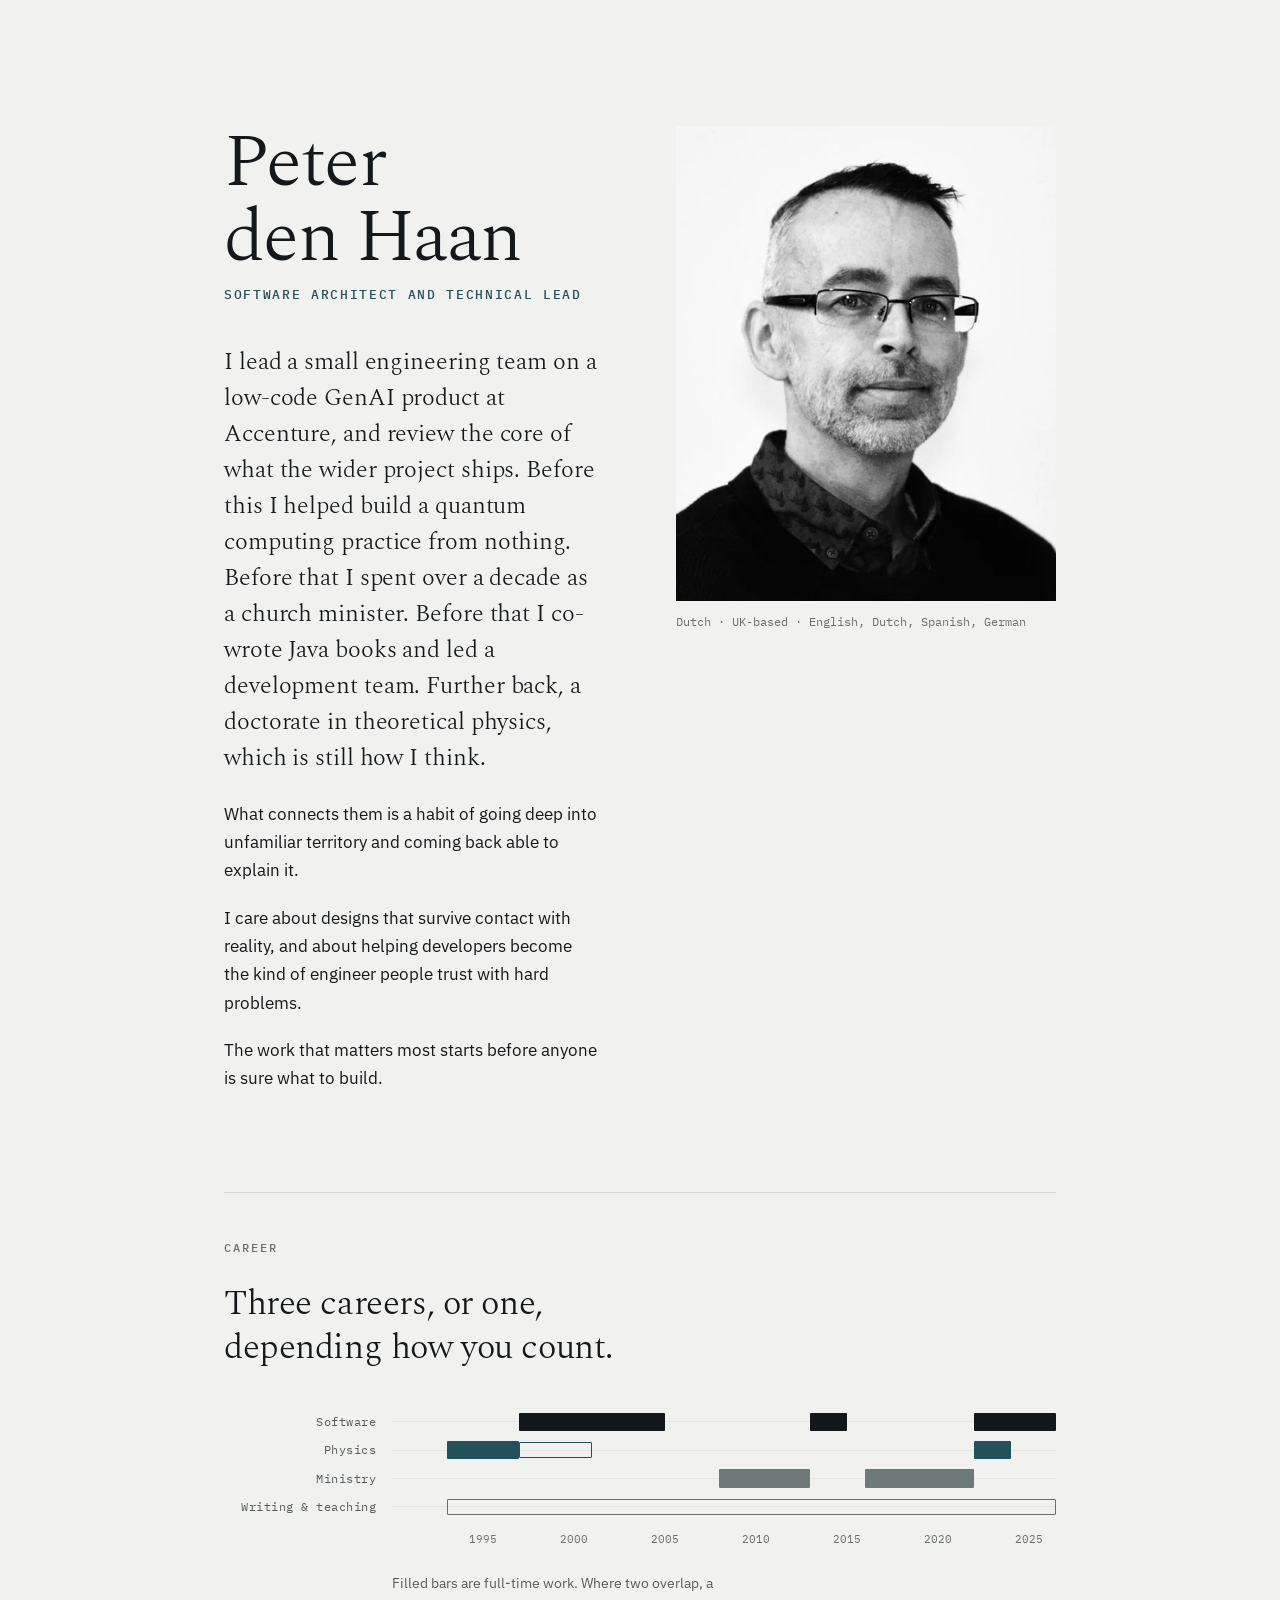
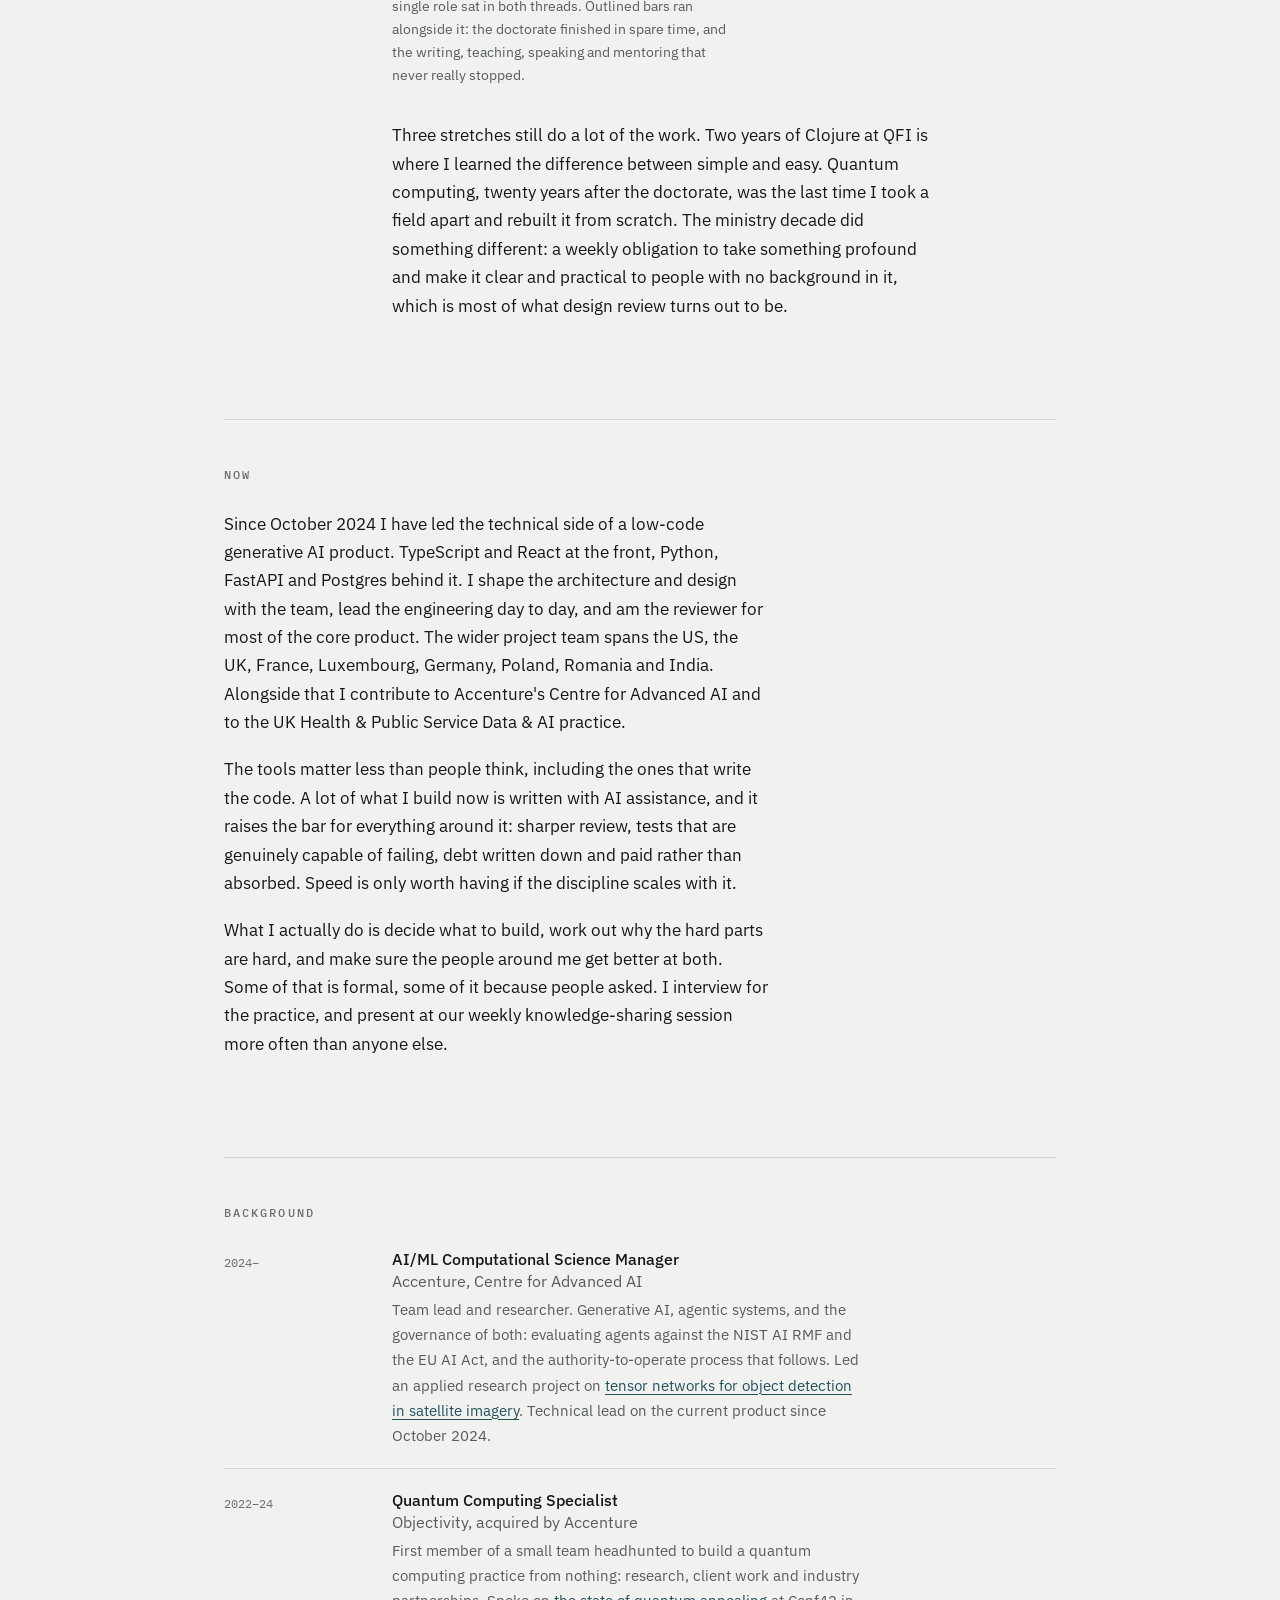
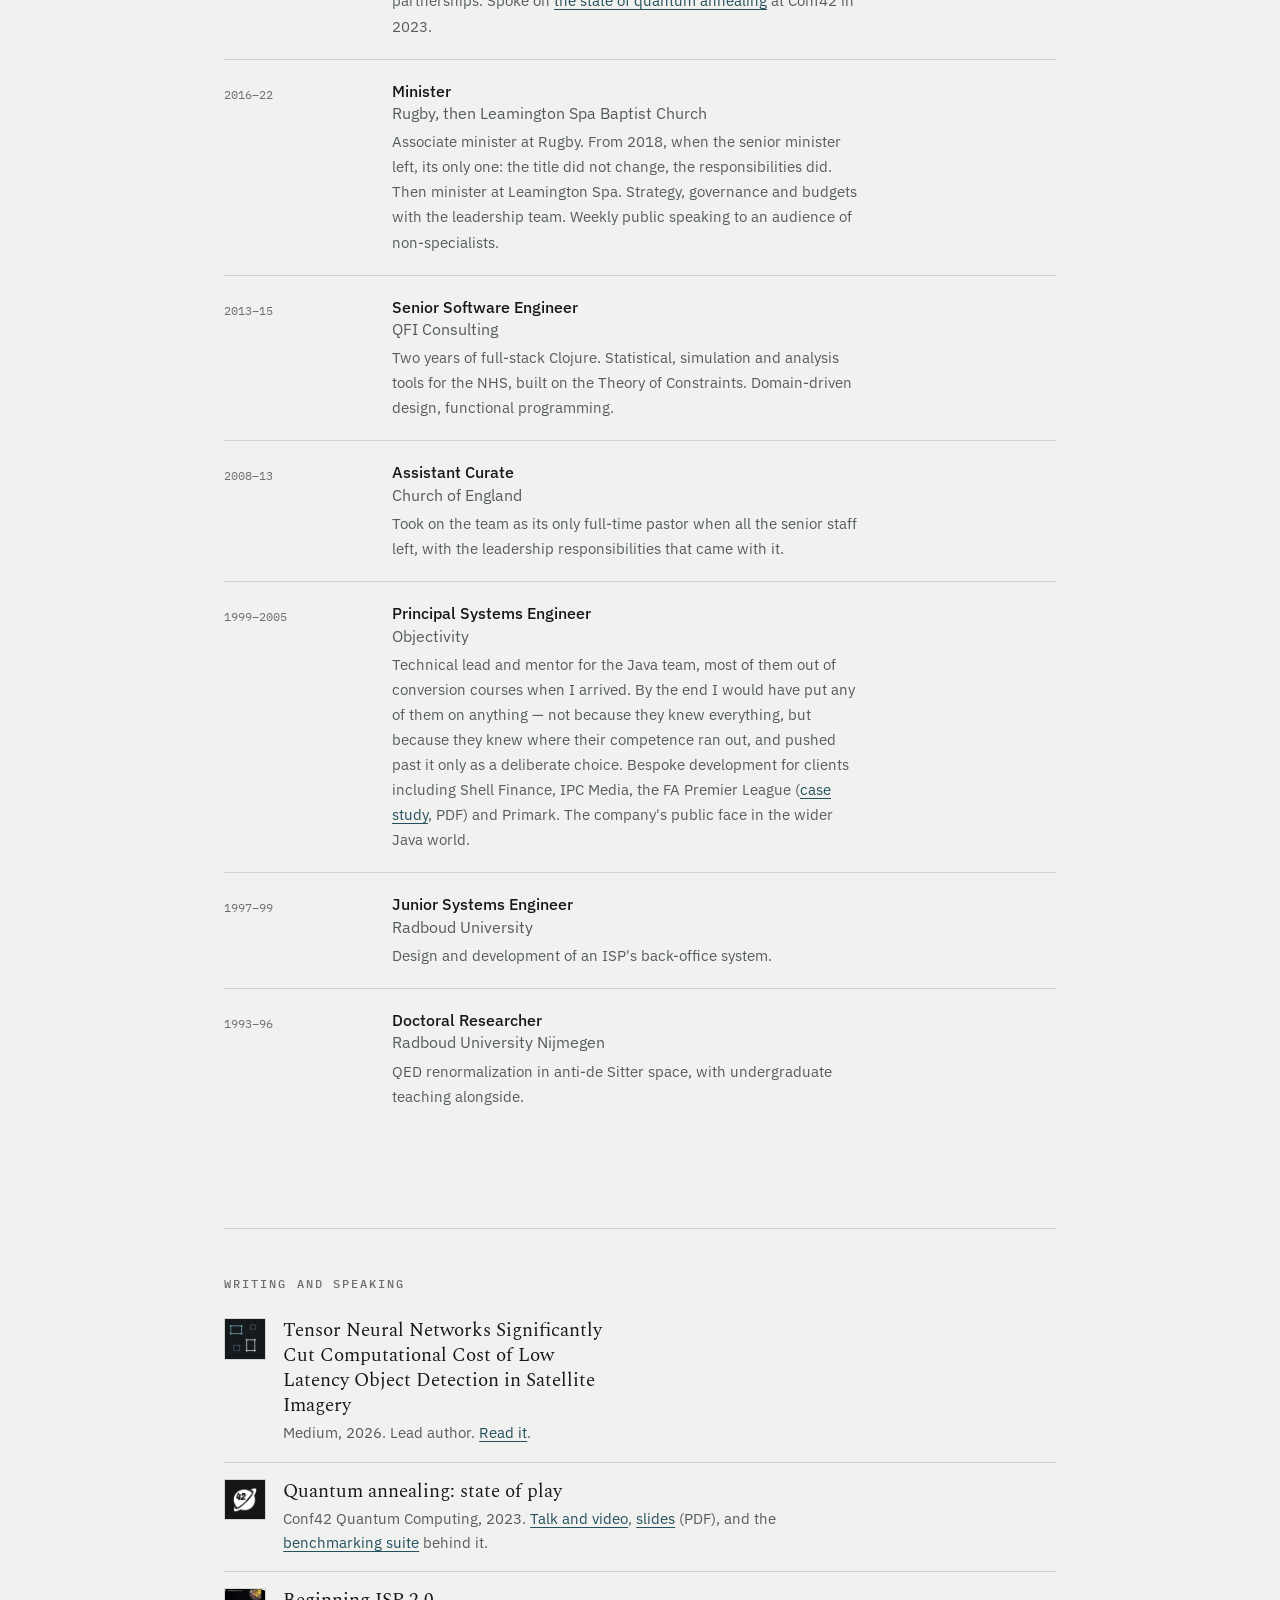
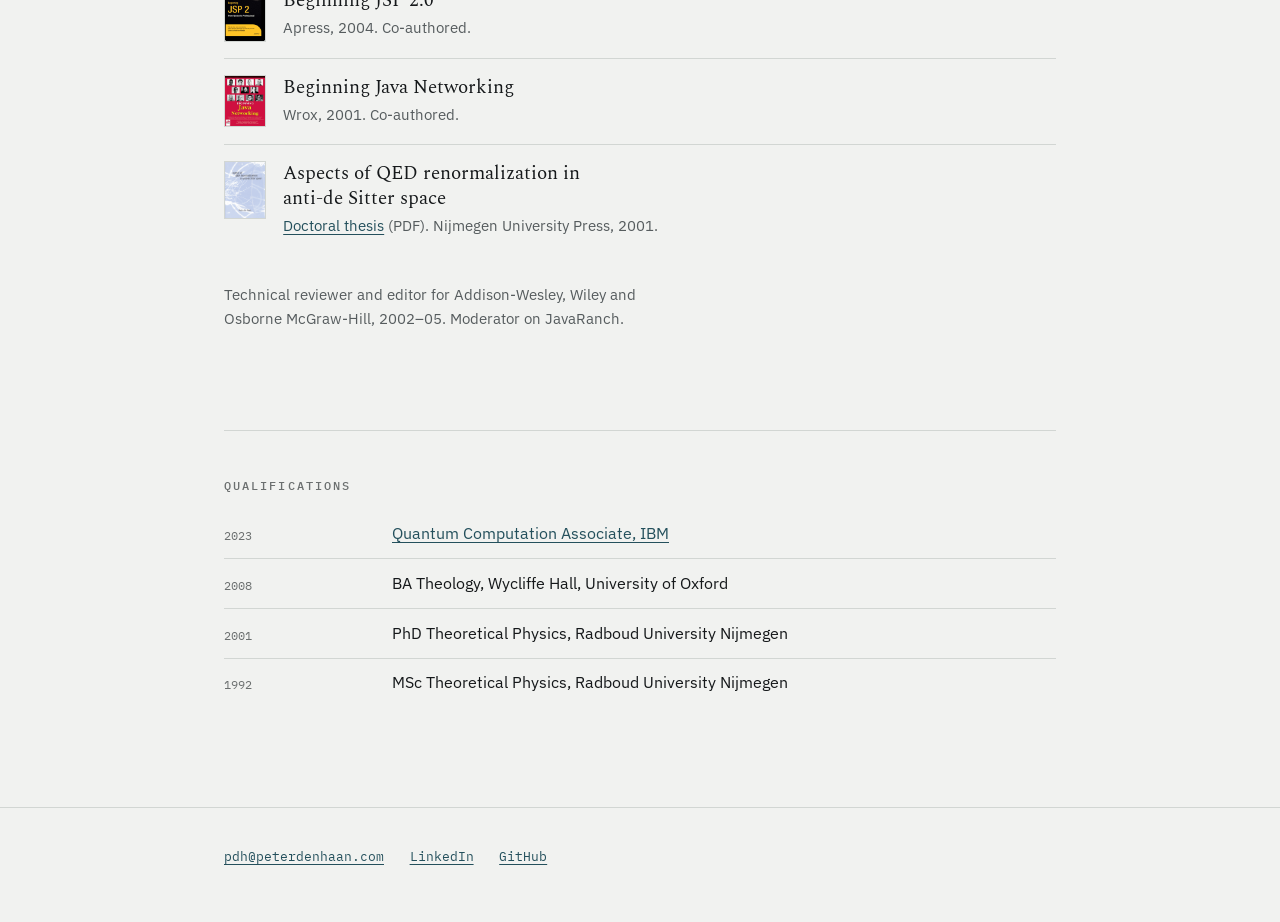
==== index.html @ 915e7c1b "Flag the format, not the weight, on the PDF links The three PDF links carried hardcoded sizes - 0.3," ====
<!DOCTYPE html>
<html lang="en">
<head>
<meta charset="utf-8">
<meta name="viewport" content="width=device-width, initial-scale=1">
<title>Peter den Haan — Software Architect and Technical Lead</title>
<meta name="description" content="Software architect and technical lead. Theoretical physicist. Peter den Haan leads an engineering team on a generative AI product at Accenture.">
<link rel="canonical" href="https://peterdenhaan.com/">
<meta property="og:type" content="profile">
<meta property="og:title" content="Peter den Haan — Software Architect and Technical Lead">
<meta property="og:description" content="Software architect and technical lead. Theoretical physicist.">
<meta property="og:url" content="https://peterdenhaan.com/">
<meta property="og:image" content="https://peterdenhaan.com/social-card.png">
<meta property="og:image:width" content="1200">
<meta property="og:image:height" content="630">
<meta property="og:image:alt" content="Peter den Haan — software architect and technical lead">
<meta property="profile:first_name" content="Peter">
<meta property="profile:last_name" content="den Haan">
<meta name="twitter:card" content="summary">
<meta name="twitter:image" content="https://peterdenhaan.com/peter-880.jpg">
<link rel="icon" href="favicon.svg" type="image/svg+xml">
<link rel="preload" href="fonts/ibm-plex-sans-400-latin.woff2" as="font" type="font/woff2" crossorigin>
<link rel="preload" href="fonts/spectral-300-latin.woff2" as="font" type="font/woff2" crossorigin>
<link rel="stylesheet" href="styles.css">
<script>document.documentElement.className += ' js';</script>
<script type="application/ld+json">
{
  "@context": "https://schema.org",
  "@type": "Person",
  "name": "Peter den Haan",
  "givenName": "Peter",
  "familyName": "den Haan",
  "url": "https://peterdenhaan.com/",
  "image": "https://peterdenhaan.com/peter-880.jpg",
  "jobTitle": [
    "Software Architect and Technical Lead",
    "AI/ML Computational Science Manager"
  ],
  "description": "Software architect and technical lead. Theoretical physicist. Leads the technical side of a generative AI product at Accenture.",
  "worksFor": {
    "@type": "Organization",
    "name": "Accenture"
  },
  "alumniOf": [
    {
      "@type": "CollegeOrUniversity",
      "name": "Radboud University Nijmegen",
      "sameAs": "https://www.ru.nl/"
    },
    {
      "@type": "CollegeOrUniversity",
      "name": "University of Oxford",
      "sameAs": "https://www.ox.ac.uk/"
    }
  ],
  "nationality": { "@type": "Country", "name": "Netherlands" },
  "homeLocation": {
    "@type": "Place",
    "address": {
      "@type": "PostalAddress",
      "addressLocality": "Coventry",
      "addressCountry": "GB"
    }
  },
  "knowsLanguage": ["en", "nl", "es", "de"],
  "knowsAbout": [
    "Software architecture",
    "Technical leadership",
    "Generative AI",
    "Large language models",
    "Agentic systems",
    "AI governance",
    "AI risk management",
    "Agent evaluation",
    "LLM evaluation",
    "Quantum computing",
    "Theoretical physics",
    "Domain-driven design",
    "Functional programming"
  ],
  "hasCredential": {
    "@type": "EducationalOccupationalCredential",
    "name": "Quantum Computation Associate",
    "credentialCategory": "certification",
    "recognizedBy": { "@type": "Organization", "name": "IBM" },
    "url": "https://www.credly.com/badges/9d369834-0922-49ed-9ece-52403b4ef0f2/public_url"
  },
  "sameAs": [
    "https://www.linkedin.com/in/revpdh/",
    "https://medium.com/@drpdh",
    "https://github.com/drpdh",
    "https://github.com/peterdenhaan",
    "https://www.credly.com/badges/9d369834-0922-49ed-9ece-52403b4ef0f2/public_url"
  ]
}
</script>
</head>
<body>

<a class="skip" href="#main">Skip to content</a>

<main id="main">

  <!-- ================= Hero ================= -->
  <header class="hero">
    <div class="hero__text">
      <h1>Peter den&nbsp;Haan</h1>
      <p class="hero__role">Software architect and technical lead</p>

      <p class="lede">
        I lead a small engineering team on a low-code GenAI product at Accenture, and
        review the core of what the wider project ships. Before this I helped build a
        quantum computing practice from nothing. Before that I spent over a decade as a
        church minister. Before that I co-wrote Java books and led a development team.
        Further back, a doctorate in theoretical physics, which is still how I think.
      </p>

      <p>
        What connects them is a habit of going deep into unfamiliar territory and
        coming back able to explain it.
      </p>

      <p>
        I care about designs that survive contact with reality, and about helping
        developers become the kind of engineer people trust with hard problems.
      </p>

      <p>
        The work that matters most starts before anyone is sure what to build.
      </p>
    </div>

    <figure class="hero__portrait">
      <picture>
        <source
          type="image/webp"
          srcset="peter-440.webp 440w, peter-880.webp 880w"
          sizes="(max-width: 800px) 62vw, 380px">
        <img
          src="peter-440.jpg"
          srcset="peter-440.jpg 440w, peter-880.jpg 880w"
          sizes="(max-width: 800px) 62vw, 380px"
          width="440" height="550"
          fetchpriority="high"
          alt="Peter den Haan">
      </picture>
      <figcaption>Dutch &middot; UK-based &middot; English, Dutch, Spanish, German</figcaption>
    </figure>
  </header>

  <!-- ================= Threads ================= -->
  <section class="section">
    <h2 class="eyebrow">Career</h2>
    <p class="display">Three careers, or one, depending how you count.</p>

    <figure class="threads" aria-labelledby="threads-desc">
      <div class="chart">

        <div class="track" role="img" aria-label="Software: 1997 to 2005, 2013 to 2015, and 2022 to present">
          <span class="track__name">Software</span>
          <div class="track__lane">
            <span class="bar bar--software" style="--x:19.18%;--w:21.92%" data-i="0"></span>
            <span class="bar bar--software" style="--x:63.01%;--w:5.48%"  data-i="1"></span>
            <span class="bar bar--software" style="--x:87.67%;--w:12.33%" data-i="2"></span>
          </div>
        </div>

        <!-- Physics filled bar: 1993.0-1997.0 is the doctoral appointment, which ran
             1 Jan 1993 to 31 Dec 1996. The CV and the aria-label say "1993-96"
             (calendar years worked); the axis marks instants, and 31 Dec 1996 is
             1997.0. Both are correct. Do NOT "fix" the width to 8.22% to make the
             numbers match: that draws a three-year term ending in 1995 and invents
             a gap in which he was employed. Two reviews have proposed this. -->
        <div class="track" role="img" aria-label="Physics: 1993 to 1996 full-time, continuing alongside other work to 2001, and 2022 to 2024">
          <span class="track__name">Physics</span>
          <div class="track__lane">
            <span class="bar bar--physics" style="--x:8.22%;--w:10.96%"  data-i="1"></span>
            <span class="bar bar--physics bar--ghost" style="--x:19.18%;--w:10.96%" data-i="2"></span>
            <span class="bar bar--physics" style="--x:87.67%;--w:5.48%"  data-i="3"></span>
          </div>
        </div>

        <div class="track" role="img" aria-label="Ministry: 2008 to 2013, and 2016 to 2022">
          <span class="track__name">Ministry</span>
          <div class="track__lane">
            <span class="bar bar--ministry" style="--x:49.32%;--w:13.70%" data-i="2"></span>
            <span class="bar bar--ministry" style="--x:71.23%;--w:16.44%" data-i="3"></span>
          </div>
        </div>

        <div class="track" role="img" aria-label="Writing and teaching: 1993 to present">
          <span class="track__name">Writing &amp; teaching</span>
          <div class="track__lane">
            <span class="bar bar--teaching" style="--x:8.22%;--w:91.78%" data-i="4"></span>
          </div>
        </div>

        <div class="axis" aria-hidden="true">
          <span style="--x:13.70%">1995</span>
          <span style="--x:27.40%">2000</span>
          <span style="--x:41.10%">2005</span>
          <span style="--x:54.79%">2010</span>
          <span style="--x:68.49%">2015</span>
          <span style="--x:82.19%">2020</span>
          <span style="--x:95.89%">2025</span>
        </div>

      </div>

      <figcaption id="threads-desc">
        Filled bars are full-time work. Where two overlap, a single role sat in
        both threads. Outlined bars ran alongside it: the doctorate finished in
        spare time, and the writing, teaching, speaking and mentoring that never
        really stopped.
      </figcaption>
    </figure>

    <div class="prose prose--offset">
      <p>
        Three stretches still do a lot of the work. Two years of Clojure at QFI is
        where I learned the difference between simple and easy. Quantum computing,
        twenty years after the doctorate, was the last time I took a field apart
        and rebuilt it from scratch. The ministry decade did something different: a
        weekly obligation to take something profound and make it clear and
        practical to people with no background in it, which is most of what
        design review turns out to be.
      </p>
    </div>
  </section>

  <!-- ================= Now ================= -->
  <section class="section">
    <h2 class="eyebrow">Now</h2>

    <div class="prose">
      <p>
        Since October 2024 I have led the technical side of a low-code generative
        AI product. TypeScript and React at the front, Python, FastAPI and Postgres
        behind it. I shape the architecture and design with the team, lead the
        engineering day to day, and am the reviewer for most of the core product.
        The wider project team spans the US, the UK, France, Luxembourg, Germany,
        Poland, Romania and India. Alongside that I contribute to Accenture's
        Centre for Advanced AI and to the UK Health &amp; Public Service Data &amp; AI
        practice.
      </p>
      <p>
        The tools matter less than people think, including the ones that write
        the code. A lot of what I build now is written with AI assistance, and it
        raises the bar for everything around it: sharper review, tests that are
        genuinely capable of failing, debt written down and paid rather than
        absorbed. Speed is only worth having if the discipline scales with it.
      </p>
      <p>
        What I actually do is decide what to build, work out why the hard parts
        are hard, and make sure the people around me get better at both. Some of
        that is formal, some of it because people asked. I interview for the
        practice, and present at our weekly knowledge-sharing session more often
        than anyone else.
      </p>
    </div>
  </section>

  <!-- ================= Background ================= -->
  <section class="section">
    <h2 class="eyebrow">Background</h2>

    <ol class="cv">
      <li>
        <span class="cv__when">2024–<span class="vh">present</span></span>
        <div class="cv__what">
          <h3>AI/ML Computational Science Manager <span>Accenture, Centre for Advanced AI</span></h3>
          <p>Team lead and researcher. Generative AI, agentic systems, and the
             governance of both: evaluating agents against the NIST AI RMF and the
             EU AI Act, and the authority-to-operate process that follows. Led an
             applied research project on <a href="https://medium.com/@drpdh/tensor-neural-networks-significantly-cut-computational-cost-of-low-latency-object-detection-in-16012056ef17?sk=f9bc25b9e7c740aaa3254e25a25f2314">tensor networks for object
             detection in satellite imagery</a>. Technical lead on the current product
             since October 2024.</p>
        </div>
      </li>
      <li>
        <span class="cv__when">2022–24</span>
        <div class="cv__what">
          <h3>Quantum Computing Specialist <span>Objectivity, acquired by Accenture</span></h3>
          <p>First member of a small team headhunted to build a quantum computing
             practice from nothing: research, client work and industry partnerships.
             Spoke on
             <a href="https://www.conf42.com/Quantum_Computing_2023_Peter_den_Haan_annealing_state_of_play">the state of quantum annealing</a>
             at Conf42 in 2023.</p>
        </div>
      </li>
      <li>
        <span class="cv__when">2016–22</span>
        <div class="cv__what">
          <h3>Minister <span>Rugby, then Leamington Spa Baptist Church</span></h3>
          <p>Associate minister at Rugby. From 2018, when the senior minister left,
             its only one: the title did not change, the responsibilities did.
             Then minister at Leamington Spa. Strategy, governance and budgets with
             the leadership team. Weekly public speaking to an audience of
             non-specialists.</p>
        </div>
      </li>
      <li>
        <span class="cv__when">2013–15</span>
        <div class="cv__what">
          <h3>Senior Software Engineer <span>QFI Consulting</span></h3>
          <p>Two years of full-stack Clojure. Statistical, simulation and analysis
             tools for the NHS, built on the Theory of Constraints. Domain-driven
             design, functional programming.</p>
        </div>
      </li>
      <li>
        <span class="cv__when">2008–13</span>
        <div class="cv__what">
          <h3>Assistant Curate <span>Church of England</span></h3>
          <p>Took on the team as its only full-time pastor when all the senior
             staff left, with the leadership responsibilities that came with it.</p>
        </div>
      </li>
      <li>
        <span class="cv__when">1999–2005</span>
        <div class="cv__what">
          <h3>Principal Systems Engineer <span>Objectivity</span></h3>
          <p>Technical lead and mentor for the Java team, most of them out of
             conversion courses when I arrived. By the end I would have put any of
             them on anything — not because they knew everything, but because they
             knew where their competence ran out, and pushed past it only as a
             deliberate choice. Bespoke development for clients including Shell
             Finance, IPC Media, the FA Premier League
             (<a href="transforming-applications.pdf" type="application/pdf">case study</a>, PDF)
             and Primark. The company's public face in the wider Java world.</p>
        </div>
      </li>
      <li>
        <span class="cv__when">1997–99</span>
        <div class="cv__what">
          <h3>Junior Systems Engineer <span>Radboud University</span></h3>
          <p>Design and development of an ISP's back-office system.</p>
        </div>
      </li>
      <li>
        <span class="cv__when">1993–96</span>
        <div class="cv__what">
          <h3>Doctoral Researcher <span>Radboud University Nijmegen</span></h3>
          <p>QED renormalization in anti-de Sitter space, with undergraduate
             teaching alongside.</p>
        </div>
      </li>
    </ol>
  </section>

  <!-- ============ Writing and speaking ============ -->
  <section class="section">
    <h2 class="eyebrow">Writing and speaking</h2>

    <ul class="works">
      <li>
        <img class="works__cover" src="cover-tensor.png" alt="" width="180" height="180" loading="lazy">
        <div>
          <h3>Tensor Neural Networks Significantly Cut Computational Cost of Low
              Latency Object Detection in Satellite Imagery</h3>
          <p>Medium, 2026. Lead author.
            <a href="https://medium.com/@drpdh/tensor-neural-networks-significantly-cut-computational-cost-of-low-latency-object-detection-in-16012056ef17?sk=f9bc25b9e7c740aaa3254e25a25f2314">Read it</a>.</p>
        </div>
      </li>
      <li>
        <img class="works__cover" src="cover-conf42.png" alt="" width="180" height="180" loading="lazy">
        <div>
          <h3>Quantum annealing: state of play</h3>
          <p>Conf42 Quantum Computing, 2023.
            <a href="https://www.conf42.com/Quantum_Computing_2023_Peter_den_Haan_annealing_state_of_play">Talk and video</a>,
            <a href="conf42-annealing-slides.pdf" type="application/pdf">slides</a> (PDF),
            and the <a href="https://github.com/Accenture/Q-Opt-suite">benchmarking suite</a> behind it.</p>
        </div>
      </li>
      <li>
        <img class="works__cover" src="cover-jsp2.png" alt="" width="132" height="174" loading="lazy">
        <div>
          <h3>Beginning JSP 2.0</h3>
          <p>Apress, 2004. Co-authored.</p>
        </div>
      </li>
      <li>
        <img class="works__cover" src="cover-java-networking.png" alt="" width="119" height="150" loading="lazy">
        <div>
          <h3>Beginning Java Networking</h3>
          <p>Wrox, 2001. Co-authored.</p>
        </div>
      </li>
      <li>
        <img class="works__cover" src="cover-thesis.png" alt="" width="106" height="151" loading="lazy">
        <div>
          <h3>Aspects of QED renormalization in anti-de Sitter space</h3>
          <p><a href="thesis.pdf" type="application/pdf">Doctoral thesis</a> (PDF). Nijmegen University Press, 2001.</p>
        </div>
      </li>
    </ul>

    <p class="aside">
      Technical reviewer and editor for Addison-Wesley, Wiley and Osborne
      McGraw-Hill, 2002–05. Moderator on JavaRanch.
    </p>
  </section>

  <!-- ================= Qualifications ================= -->
  <section class="section">
    <h2 class="eyebrow">Qualifications</h2>

    <ul class="quals">
      <li><span class="cv__when">2023</span> <a href="https://www.credly.com/badges/9d369834-0922-49ed-9ece-52403b4ef0f2/public_url">Quantum Computation Associate, IBM</a></li>
      <li><span class="cv__when">2008</span> BA Theology, Wycliffe Hall, University of Oxford</li>
      <li><span class="cv__when">2001</span> PhD Theoretical Physics, Radboud University Nijmegen</li>
      <li><span class="cv__when">1992</span> MSc Theoretical Physics, Radboud University Nijmegen</li>
    </ul>
  </section>

</main>

<footer class="footer">
  <div class="footer__inner">
    <p class="footer__where">Dutch, based in Coventry, United Kingdom<br>
      <span>English, Dutch, Spanish, German</span></p>
    <p class="footer__links">
      <a id="mail" href="#">Email</a><noscript>pdh at peterdenhaan dot com</noscript>
      <a href="https://www.linkedin.com/in/revpdh/" rel="me">LinkedIn</a>
      <a href="https://github.com/drpdh" rel="me">GitHub</a>
    </p>
  </div>
</footer>

<script>
(function () {
  // Assembled at runtime; keeps the address out of the served HTML.
  var u = 'pdh', d = ['peterdenhaan', 'com'].join('.');
  var a = document.getElementById('mail');
  if (a) { a.href = 'mailto:' + u + '@' + d; a.textContent = u + '@' + d; }

  // The one piece of motion on the page: threads draw in as they come into view.
  var bars = [].slice.call(document.querySelectorAll('.bar'));
  var show = function (b) { b.className += ' is-in'; };
  var reduce = window.matchMedia &&
               window.matchMedia('(prefers-reduced-motion: reduce)').matches;

  if (reduce || !('IntersectionObserver' in window)) {
    bars.forEach(show);
    return;
  }
  var io = new IntersectionObserver(function (entries) {
    entries.forEach(function (e) {
      if (!e.isIntersecting) return;
      show(e.target);
      io.unobserve(e.target);
    });
  }, { threshold: 0.4 });
  bars.forEach(function (b) { io.observe(b); });
})();
</script>

</body>
</html>
---- styles.css ----
/* ============================================================
   Peter den Haan — peterdenhaan.com
   Palette is cool paper and ink; the accent is petrol, chosen
   to sit alongside a monochrome portrait rather than fight it.
   ============================================================ */

/* Self-hosted subset of IBM Plex Mono/Sans and Spectral (latin, latin-ext).
   Replaces a third-party request to fonts.googleapis.com. */
@font-face{
  font-family:'IBM Plex Mono';
  font-style:normal;
  font-weight:400;
  font-display:swap;
  src:url('fonts/ibm-plex-mono-400-latin-ext.woff2') format('woff2');
  unicode-range:U+0100-02BA, U+02BD-02C5, U+02C7-02CC, U+02CE-02D7, U+02DD-02FF, U+0304, U+0308, U+0329, U+1D00-1DBF, U+1E00-1E9F, U+1EF2-1EFF, U+2020, U+20A0-20AB, U+20AD-20C0, U+2113, U+2C60-2C7F, U+A720-A7FF;
}
@font-face{
  font-family:'IBM Plex Mono';
  font-style:normal;
  font-weight:400;
  font-display:swap;
  src:url('fonts/ibm-plex-mono-400-latin.woff2') format('woff2');
  unicode-range:U+0000-00FF, U+0131, U+0152-0153, U+02BB-02BC, U+02C6, U+02DA, U+02DC, U+0304, U+0308, U+0329, U+2000-206F, U+20AC, U+2122, U+2191, U+2193, U+2212, U+2215, U+FEFF, U+FFFD;
}
@font-face{
  font-family:'IBM Plex Mono';
  font-style:normal;
  font-weight:500;
  font-display:swap;
  src:url('fonts/ibm-plex-mono-500-latin-ext.woff2') format('woff2');
  unicode-range:U+0100-02BA, U+02BD-02C5, U+02C7-02CC, U+02CE-02D7, U+02DD-02FF, U+0304, U+0308, U+0329, U+1D00-1DBF, U+1E00-1E9F, U+1EF2-1EFF, U+2020, U+20A0-20AB, U+20AD-20C0, U+2113, U+2C60-2C7F, U+A720-A7FF;
}
@font-face{
  font-family:'IBM Plex Mono';
  font-style:normal;
  font-weight:500;
  font-display:swap;
  src:url('fonts/ibm-plex-mono-500-latin.woff2') format('woff2');
  unicode-range:U+0000-00FF, U+0131, U+0152-0153, U+02BB-02BC, U+02C6, U+02DA, U+02DC, U+0304, U+0308, U+0329, U+2000-206F, U+20AC, U+2122, U+2191, U+2193, U+2212, U+2215, U+FEFF, U+FFFD;
}
@font-face{
  font-family:'IBM Plex Sans';
  font-style:normal;
  font-weight:400;
  font-display:swap;
  src:url('fonts/ibm-plex-sans-400-latin-ext.woff2') format('woff2');
  unicode-range:U+0100-02BA, U+02BD-02C5, U+02C7-02CC, U+02CE-02D7, U+02DD-02FF, U+0304, U+0308, U+0329, U+1D00-1DBF, U+1E00-1E9F, U+1EF2-1EFF, U+2020, U+20A0-20AB, U+20AD-20C0, U+2113, U+2C60-2C7F, U+A720-A7FF;
}
@font-face{
  font-family:'IBM Plex Sans';
  font-style:normal;
  font-weight:400;
  font-display:swap;
  src:url('fonts/ibm-plex-sans-400-latin.woff2') format('woff2');
  unicode-range:U+0000-00FF, U+0131, U+0152-0153, U+02BB-02BC, U+02C6, U+02DA, U+02DC, U+0304, U+0308, U+0329, U+2000-206F, U+20AC, U+2122, U+2191, U+2193, U+2212, U+2215, U+FEFF, U+FFFD;
}
@font-face{
  font-family:'IBM Plex Sans';
  font-style:normal;
  font-weight:500;
  font-display:swap;
  src:url('fonts/ibm-plex-sans-500-latin-ext.woff2') format('woff2');
  unicode-range:U+0100-02BA, U+02BD-02C5, U+02C7-02CC, U+02CE-02D7, U+02DD-02FF, U+0304, U+0308, U+0329, U+1D00-1DBF, U+1E00-1E9F, U+1EF2-1EFF, U+2020, U+20A0-20AB, U+20AD-20C0, U+2113, U+2C60-2C7F, U+A720-A7FF;
}
@font-face{
  font-family:'IBM Plex Sans';
  font-style:normal;
  font-weight:500;
  font-display:swap;
  src:url('fonts/ibm-plex-sans-500-latin.woff2') format('woff2');
  unicode-range:U+0000-00FF, U+0131, U+0152-0153, U+02BB-02BC, U+02C6, U+02DA, U+02DC, U+0304, U+0308, U+0329, U+2000-206F, U+20AC, U+2122, U+2191, U+2193, U+2212, U+2215, U+FEFF, U+FFFD;
}
@font-face{
  font-family:'Spectral';
  font-style:italic;
  font-weight:300;
  font-display:swap;
  src:url('fonts/spectral-300italic-latin-ext.woff2') format('woff2');
  unicode-range:U+0100-02BA, U+02BD-02C5, U+02C7-02CC, U+02CE-02D7, U+02DD-02FF, U+0304, U+0308, U+0329, U+1D00-1DBF, U+1E00-1E9F, U+1EF2-1EFF, U+2020, U+20A0-20AB, U+20AD-20C0, U+2113, U+2C60-2C7F, U+A720-A7FF;
}
@font-face{
  font-family:'Spectral';
  font-style:italic;
  font-weight:300;
  font-display:swap;
  src:url('fonts/spectral-300italic-latin.woff2') format('woff2');
  unicode-range:U+0000-00FF, U+0131, U+0152-0153, U+02BB-02BC, U+02C6, U+02DA, U+02DC, U+0304, U+0308, U+0329, U+2000-206F, U+20AC, U+2122, U+2191, U+2193, U+2212, U+2215, U+FEFF, U+FFFD;
}
@font-face{
  font-family:'Spectral';
  font-style:normal;
  font-weight:300;
  font-display:swap;
  src:url('fonts/spectral-300-latin-ext.woff2') format('woff2');
  unicode-range:U+0100-02BA, U+02BD-02C5, U+02C7-02CC, U+02CE-02D7, U+02DD-02FF, U+0304, U+0308, U+0329, U+1D00-1DBF, U+1E00-1E9F, U+1EF2-1EFF, U+2020, U+20A0-20AB, U+20AD-20C0, U+2113, U+2C60-2C7F, U+A720-A7FF;
}
@font-face{
  font-family:'Spectral';
  font-style:normal;
  font-weight:300;
  font-display:swap;
  src:url('fonts/spectral-300-latin.woff2') format('woff2');
  unicode-range:U+0000-00FF, U+0131, U+0152-0153, U+02BB-02BC, U+02C6, U+02DA, U+02DC, U+0304, U+0308, U+0329, U+2000-206F, U+20AC, U+2122, U+2191, U+2193, U+2212, U+2215, U+FEFF, U+FFFD;
}
@font-face{
  font-family:'Spectral';
  font-style:normal;
  font-weight:400;
  font-display:swap;
  src:url('fonts/spectral-400-latin-ext.woff2') format('woff2');
  unicode-range:U+0100-02BA, U+02BD-02C5, U+02C7-02CC, U+02CE-02D7, U+02DD-02FF, U+0304, U+0308, U+0329, U+1D00-1DBF, U+1E00-1E9F, U+1EF2-1EFF, U+2020, U+20A0-20AB, U+20AD-20C0, U+2113, U+2C60-2C7F, U+A720-A7FF;
}
@font-face{
  font-family:'Spectral';
  font-style:normal;
  font-weight:400;
  font-display:swap;
  src:url('fonts/spectral-400-latin.woff2') format('woff2');
  unicode-range:U+0000-00FF, U+0131, U+0152-0153, U+02BB-02BC, U+02C6, U+02DA, U+02DC, U+0304, U+0308, U+0329, U+2000-206F, U+20AC, U+2122, U+2191, U+2193, U+2212, U+2215, U+FEFF, U+FFFD;
}

:root{
  --paper:    #F1F2F0;
  --paper-2:  #E5E7E4;
  --ink:      #15181A;
  --ink-2:    #565C5E;
  --ink-3:    #6B6F6F;   /* 4.53:1 on --paper; #878D8C was 3.01 and failed AA */
  --rule:     #D2D6D3;
  --petrol:   #24505C;
  --slate:    #6E7A78;

  --measure: 34rem;
  --gutter: clamp(1.5rem, 5vw, 4rem);
  --stack:  clamp(4rem, 11vh, 7rem);

  --serif: "Spectral", Georgia, serif;
  --sans:  "IBM Plex Sans", ui-sans-serif, system-ui, sans-serif;
  --mono:  "IBM Plex Mono", ui-monospace, monospace;
}

*,*::before,*::after{ box-sizing:border-box; }

html{ -webkit-text-size-adjust:100%; }

body{
  margin:0;
  background:var(--paper);
  color:var(--ink);
  font-family:var(--sans);
  font-size:clamp(1rem, 0.96rem + 0.2vw, 1.075rem);
  line-height:1.65;
  -webkit-font-smoothing:antialiased;
}

p{ margin:0 0 1.1em; max-width:var(--measure); }
p:last-child{ margin-bottom:0; }

a{
  color:var(--petrol);
  text-decoration-thickness:1px;
  text-underline-offset:.22em;
}
a:hover{ color:var(--ink); }
a:focus-visible{
  outline:2px solid var(--petrol);
  outline-offset:3px;
  border-radius:2px;
}

.skip{
  position:absolute; left:-9999px;
  background:var(--ink); color:var(--paper);
  padding:.6rem 1rem; z-index:10;
}
.skip:focus{ left:var(--gutter); top:1rem; }

main{
  max-width:60rem;
  margin:0 auto;
  padding:0 var(--gutter);
}

/* ---------------- Hero ---------------- */

.hero{
  display:grid;
  grid-template-columns:minmax(0,1fr) 380px;
  gap:clamp(2rem, 6vw, 5rem);
  align-items:start;
  padding:clamp(4.5rem, 14vh, 9rem) 0 var(--stack);
}

.hero__text h1{
  font-family:var(--serif);
  font-weight:300;
  font-size:clamp(2.9rem, 7.5vw, 4.6rem);
  line-height:1.02;
  letter-spacing:-.021em;
  margin:0 0 .5rem;
}

.hero__role{
  font-family:var(--mono);
  font-size:.8rem;
  font-weight:500;
  letter-spacing:.13em;
  text-transform:uppercase;
  color:var(--petrol);
  margin:0 0 2.4rem;
}

.lede{
  font-family:var(--serif);
  font-weight:300;
  font-size:clamp(1.2rem, 1.06rem + 0.62vw, 1.5rem);
  line-height:1.5;
  letter-spacing:-.004em;
  margin-bottom:1.5rem;
}

.hero__portrait{ margin:0; }
/* Where he is and what he speaks, in the first screen. Set as metadata rather
   than as prose, so it is quiet by typography instead of by burial. Below 800px
   the portrait moves above the name, where a caption would answer a question the
   reader has not asked yet - so the footer carries the same line there instead. */
.hero__portrait figcaption{
  margin-top:.75rem;
  font-family:var(--mono);
  font-size:.72rem;
  line-height:1.55;
  color:var(--ink-3);
}
.footer__where{ display:none; }
.hero__portrait img{
  display:block;
  width:100%;
  height:auto;
  background:var(--paper-2);
}

/* ---------------- Sections ---------------- */

.section{
  border-top:1px solid var(--rule);
  padding-top:clamp(2rem, 5vh, 3rem);
  padding-bottom:var(--stack);
}

.eyebrow{
  font-family:var(--mono);
  font-size:.72rem;
  font-weight:500;
  letter-spacing:.18em;
  text-transform:uppercase;
  color:var(--ink-3);
  margin:0 0 1.6rem;
}

.display{
  font-family:var(--serif);
  font-weight:300;
  font-size:clamp(1.5rem, 1.2rem + 1.35vw, 2.2rem);
  line-height:1.25;
  letter-spacing:-.012em;
  margin:0 0 2.6rem;
  max-width:22ch;
}

.prose{ max-width:var(--measure); }
.prose--offset{ margin-left:10.5rem; margin-top:2.2rem; }

/* ---------------- Threads chart ---------------- */

.threads{ margin:0; }

.chart{
  display:grid;
  gap:.55rem;
  margin-bottom:1.3rem;
}

.track{
  display:grid;
  grid-template-columns:9.5rem minmax(0,1fr);
  align-items:center;
  gap:1rem;
}

.track__name{
  font-family:var(--mono);
  font-size:.74rem;
  letter-spacing:.04em;
  color:var(--ink-2);
  text-align:right;
  white-space:nowrap;
}

.track__lane{
  position:relative;
  height:1.15rem;
  background:
    linear-gradient(to right, var(--paper-2), var(--paper-2)) center/100% 1px no-repeat;
}

.bar{
  position:absolute;
  top:0;
  left:var(--x);
  width:var(--w);
  height:100%;
  border-radius:1px;
  transform-origin:left center;
}

/* Drawn in on scroll only when scripting is available; without JS the
   chart is simply there, which is the behaviour that matters. */
.js .bar{
  transform:scaleX(0);
  transition:transform .62s cubic-bezier(.22,.7,.3,1);
  transition-delay:calc(var(--i, 0) * 90ms);
}
.bar[data-i="1"]{ --i:1 } .bar[data-i="2"]{ --i:2 }
.bar[data-i="3"]{ --i:3 } .bar[data-i="4"]{ --i:4 }
.js .bar.is-in{ transform:scaleX(1); }

.bar--software{ background:var(--ink); }
.bar--physics { background:var(--petrol); }
.bar--ministry{ background:var(--slate); }
.bar--teaching{
  background:transparent;
  border:1px solid var(--ink-3);
  height:calc(100% - 2px);
  top:1px;
}

/* Outlined, in the thread's own colour: carried on alongside a full-time role.
   Used for the doctorate, finished in spare time between 1997 and 2001. */
.bar--physics.bar--ghost{
  background:transparent;
  border:1px solid var(--petrol);
  height:calc(100% - 2px);
  top:1px;
}

.axis{
  position:relative;
  height:1.2rem;
  margin-left:10.5rem;
  margin-top:.35rem;
}
.axis span{
  position:absolute;
  left:var(--x);
  transform:translateX(-50%);
  font-family:var(--mono);
  font-size:.68rem;
  color:var(--ink-3);
}

.threads figcaption{
  font-size:.9rem;
  line-height:1.6;
  color:var(--ink-2);
  max-width:44ch;
  margin-left:10.5rem;
}

/* ---------------- CV list ---------------- */

.cv{ list-style:none; margin:0; padding:0; }

.cv li{
  display:grid;
  grid-template-columns:9.5rem minmax(0,1fr);
  gap:1rem;
  padding:1.25rem 0;
  border-top:1px solid var(--rule);
}
.cv li:first-child{ border-top:0; padding-top:0; }

.cv__when{
  font-family:var(--mono);
  font-size:.78rem;
  color:var(--ink-3);
  padding-top:.32em;
  white-space:nowrap;
}

.cv__what h3{
  font-family:var(--sans);
  font-size:1rem;
  font-weight:500;
  line-height:1.4;
  margin:0 0 .3rem;
}
.cv__what h3 span{
  display:block;
  font-weight:400;
  color:var(--ink-2);
}
.cv__what p{
  margin:0;
  color:var(--ink-2);
  font-size:.95rem;
  max-width:52ch;
}

/* ---------------- Works ---------------- */

.works{ list-style:none; margin:0 0 1.8rem; padding:0; }
.works li{
  display:grid;
  grid-template-columns:2.6rem minmax(0,1fr);
  gap:1.1rem;
  align-items:start;
  padding:1rem 0;
  border-top:1px solid var(--rule);
}
.works li:first-child{ border-top:0; padding-top:0; }
.works__cover{
  width:2.6rem;          /* matches the grid's art column; explicit so it survives
                            a grid fallback instead of expanding to full width */
  height:auto;
  border:1px solid var(--rule);
}
.works h3{
  font-family:var(--serif);
  font-weight:400;
  font-size:1.16rem;
  line-height:1.35;
  margin:0 0 .18rem;
  max-width:34ch;
}
.works p{ margin:0; color:var(--ink-2); font-size:.92rem; }

.aside{
  color:var(--ink-2);
  font-size:.92rem;
  max-width:48ch;
}

/* ---------------- Qualifications ---------------- */

.quals{ list-style:none; margin:0; padding:0; }
.quals li{
  display:grid;
  grid-template-columns:9.5rem minmax(0,1fr);
  gap:1rem;
  padding:.72rem 0;
  border-top:1px solid var(--rule);
  font-size:.98rem;
}
.quals li:first-child{ border-top:0; padding-top:0; }

/* ---------------- Footer ---------------- */

.footer{
  border-top:1px solid var(--rule);
  padding:2.4rem 0 3.4rem;
}
.footer__inner{
  max-width:60rem;
  margin:0 auto;
  padding:0 var(--gutter);
  display:flex;
  flex-wrap:wrap;
  gap:1.4rem 3rem;
  justify-content:space-between;
  align-items:flex-end;
}
.footer__where{
  margin:0;
  font-size:.9rem;
  color:var(--ink-2);
}
.footer__where span{ color:var(--ink-3); }

.footer__links{
  margin:0;
  display:flex;
  gap:1.6rem;
  font-family:var(--mono);
  font-size:.82rem;
}

/* Visually hidden, still announced. */
.vh{
  position:absolute; width:1px; height:1px;
  margin:-1px; padding:0; border:0;
  clip-path:inset(50%); overflow:hidden; white-space:nowrap;
}

/* The address is assembled at runtime, so without JS hide the dead link
   and let the <noscript> fallback carry it instead. */
html:not(.js) #mail{ display:none; }

/* ---------------- Narrow ---------------- */

@media (max-width: 800px){
  .hero{
    grid-template-columns:1fr;
    gap:2.4rem;
  }
  .hero__portrait{ order:-1; width:min(62vw, 260px); }
  .hero__portrait figcaption{ display:none; }
  .footer__where{ display:block; }

  .track{ grid-template-columns:1fr; gap:.28rem; }
  .track__name{ text-align:left; }
  .track__lane{ height:.95rem; }
  .axis, .threads figcaption, .prose--offset{ margin-left:0; }

  .cv li, .quals li{ grid-template-columns:1fr; gap:.3rem; }
  .cv__when{ padding-top:0; }
}

@media (max-width: 460px){
  .axis span:nth-child(even){ display:none; }
}

@media (prefers-reduced-motion: reduce){
  .js .bar{ transition:none; transform:scaleX(1); }
}
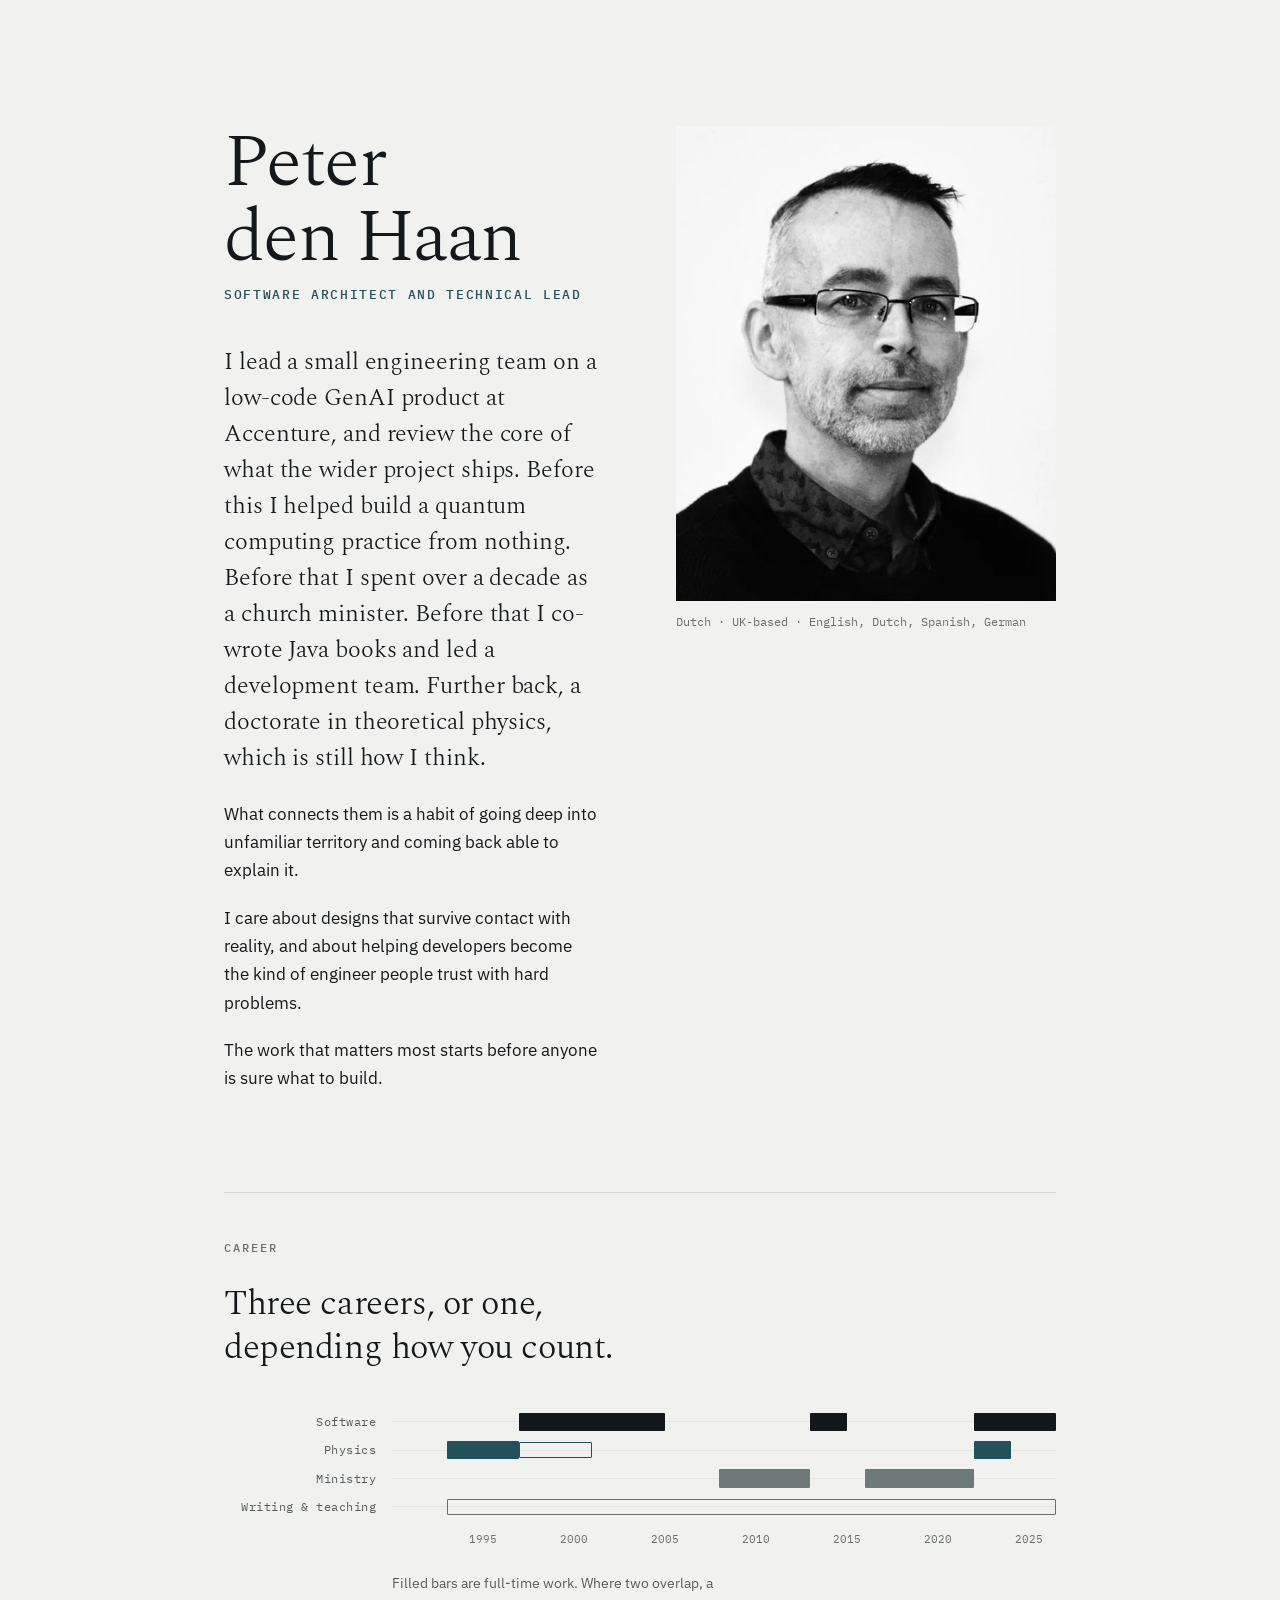
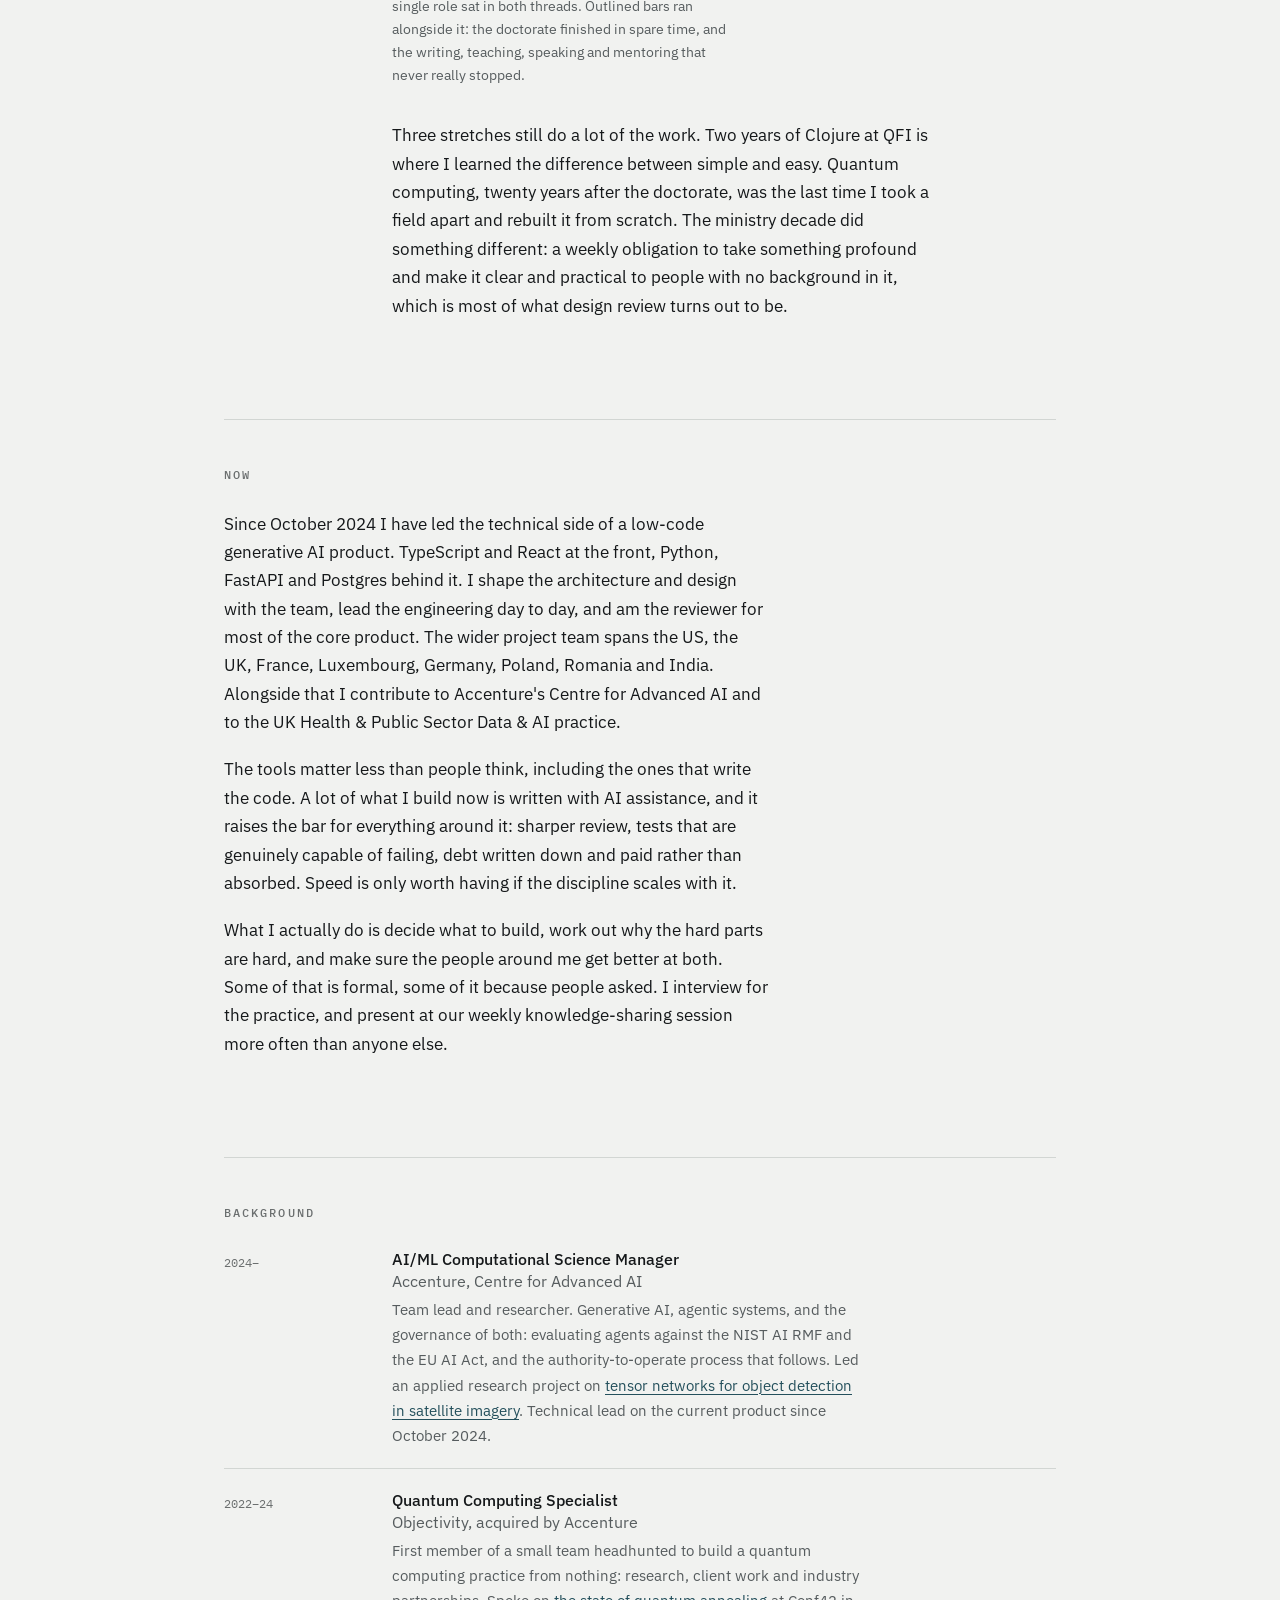
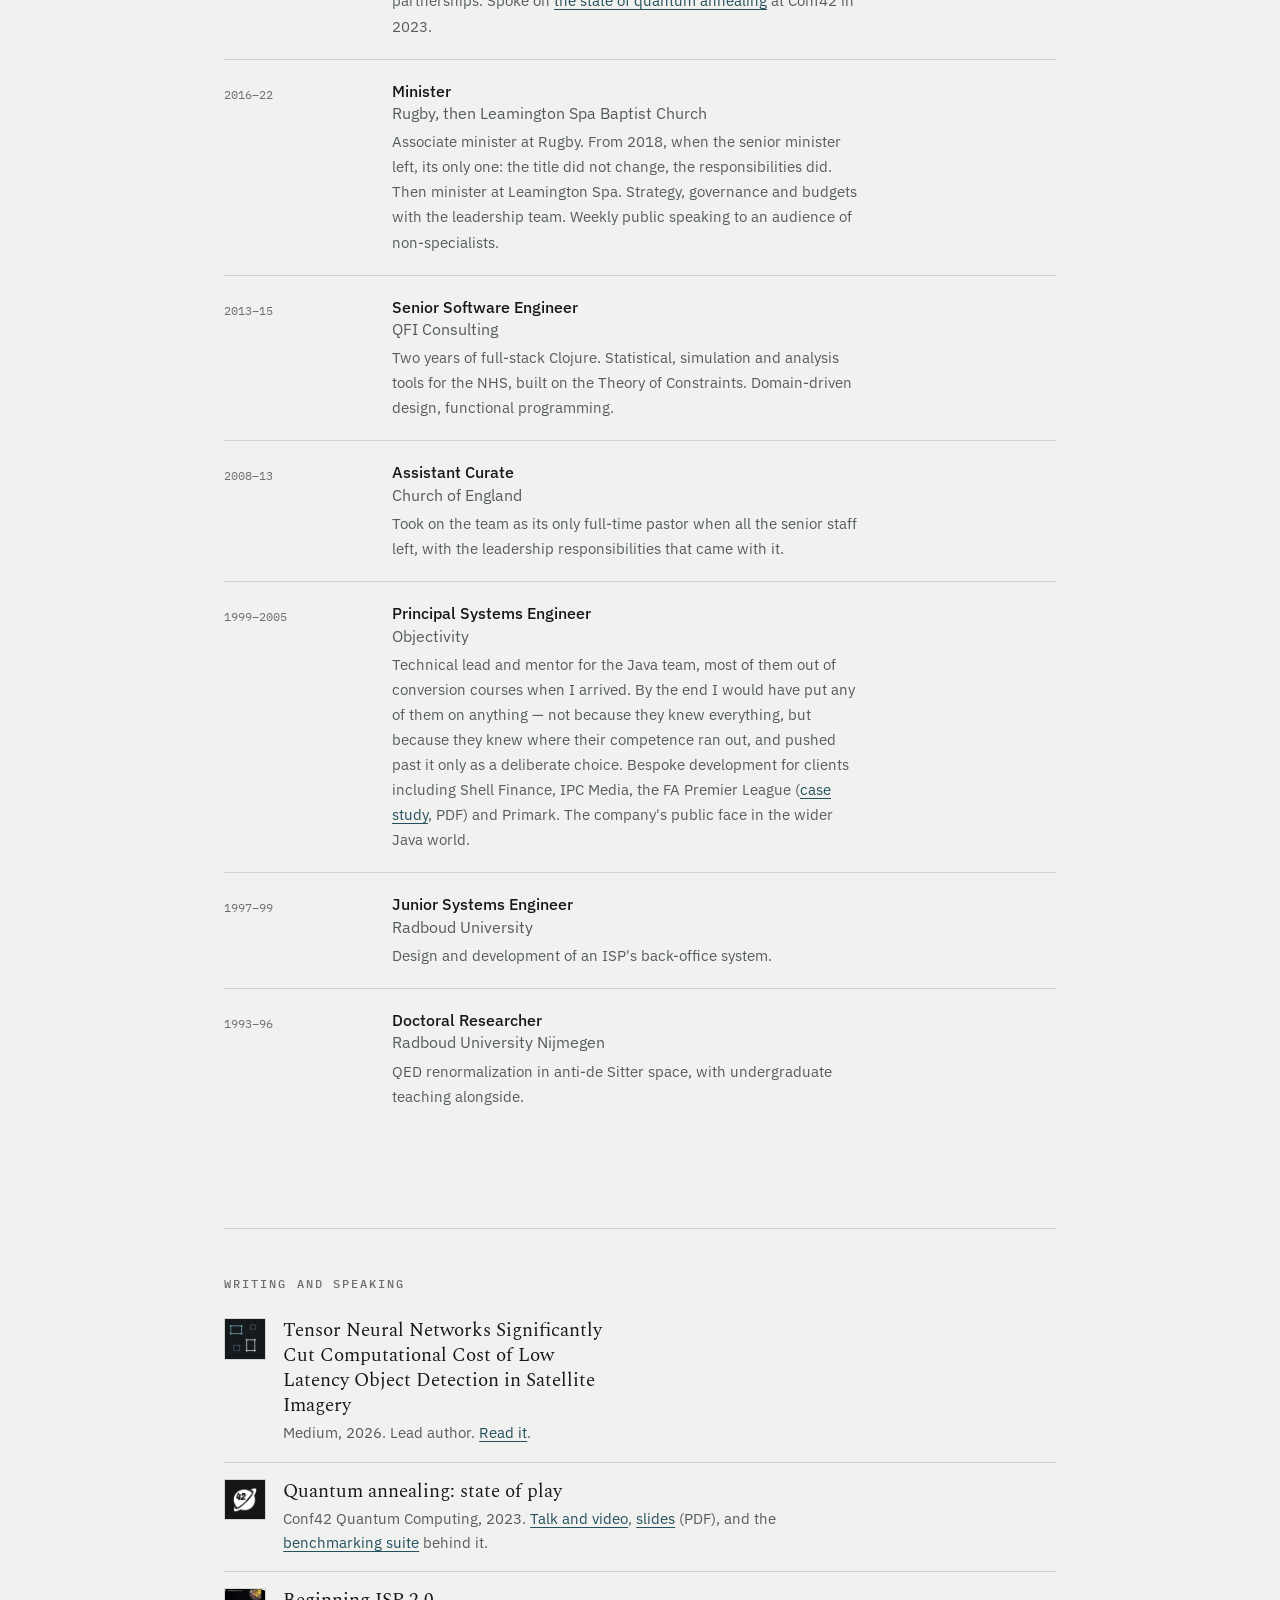
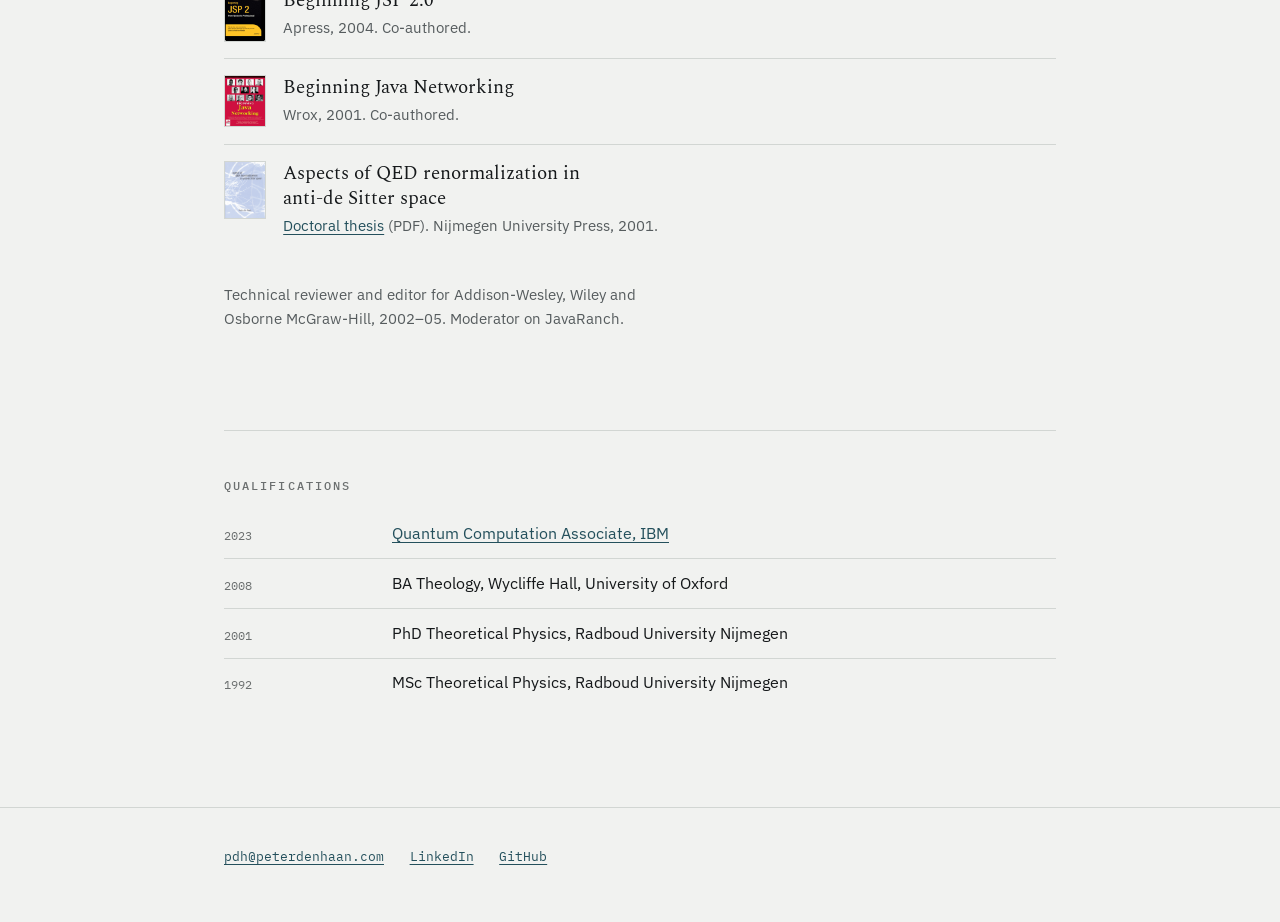
==== commit de69dfe4: "Name the practice correctly: Health & Public Sector Co-Authored-By: Claude Opus 5.5 <noreply@anthrop" ====
--- a/index.html
+++ b/index.html
@@ -19,8 +19,8 @@
 <meta name="twitter:card" content="summary">
 <meta name="twitter:image" content="https://peterdenhaan.com/peter-880.jpg">
 <link rel="icon" href="favicon.svg" type="image/svg+xml">
-<link rel="preload" href="fonts/ibm-plex-sans-400-latin.woff2" as="font" type="font/woff2" crossorigin>
 <link rel="preload" href="fonts/spectral-300-latin.woff2" as="font" type="font/woff2" crossorigin>
+<link rel="preload" href="fonts/ibm-plex-mono-500-latin.woff2" as="font" type="font/woff2" crossorigin>
 <link rel="stylesheet" href="styles.css">
 <script>document.documentElement.className += ' js';</script>
 <script type="application/ld+json">
@@ -134,11 +134,11 @@
       <picture>
         <source
           type="image/webp"
-          srcset="peter-440.webp 440w, peter-880.webp 880w"
+          srcset="peter-440.webp 440w, peter-660.webp 660w, peter-880.webp 880w"
           sizes="(max-width: 800px) 62vw, 380px">
         <img
           src="peter-440.jpg"
-          srcset="peter-440.jpg 440w, peter-880.jpg 880w"
+          srcset="peter-440.jpg 440w, peter-660.jpg 660w, peter-880.jpg 880w"
           sizes="(max-width: 800px) 62vw, 380px"
           width="440" height="550"
           fetchpriority="high"
@@ -240,7 +240,7 @@
         engineering day to day, and am the reviewer for most of the core product.
         The wider project team spans the US, the UK, France, Luxembourg, Germany,
         Poland, Romania and India. Alongside that I contribute to Accenture's
-        Centre for Advanced AI and to the UK Health &amp; Public Service Data &amp; AI
+        Centre for Advanced AI and to the UK Health &amp; Public Sector Data &amp; AI
         practice.
       </p>
       <p>
@@ -455,5 +455,15 @@
 })();
 </script>
 
+<!-- GoatCounter: cookieless, aggregate only, no consent banner needed. Added
+     2026-08-31 to answer one question - whether LinkedIn actually sends anyone
+     here, since the whole LinkedIn-as-conduit model rests on it and is untested.
+     REVIEW 2026-10-31: either that question has an answer, or delete this - and
+     if it goes, delete the stats.peterdenhaan.com CNAME with it, or it dangles at
+     a third-party host (subdomain-takeover route). It is the page's only
+     third-party request; do not let it grow into a dashboard. -->
+<script data-goatcounter="https://stats.peterdenhaan.com/count"
+        async src="https://gc.zgo.at/count.js"></script>
+
 </body>
 </html>
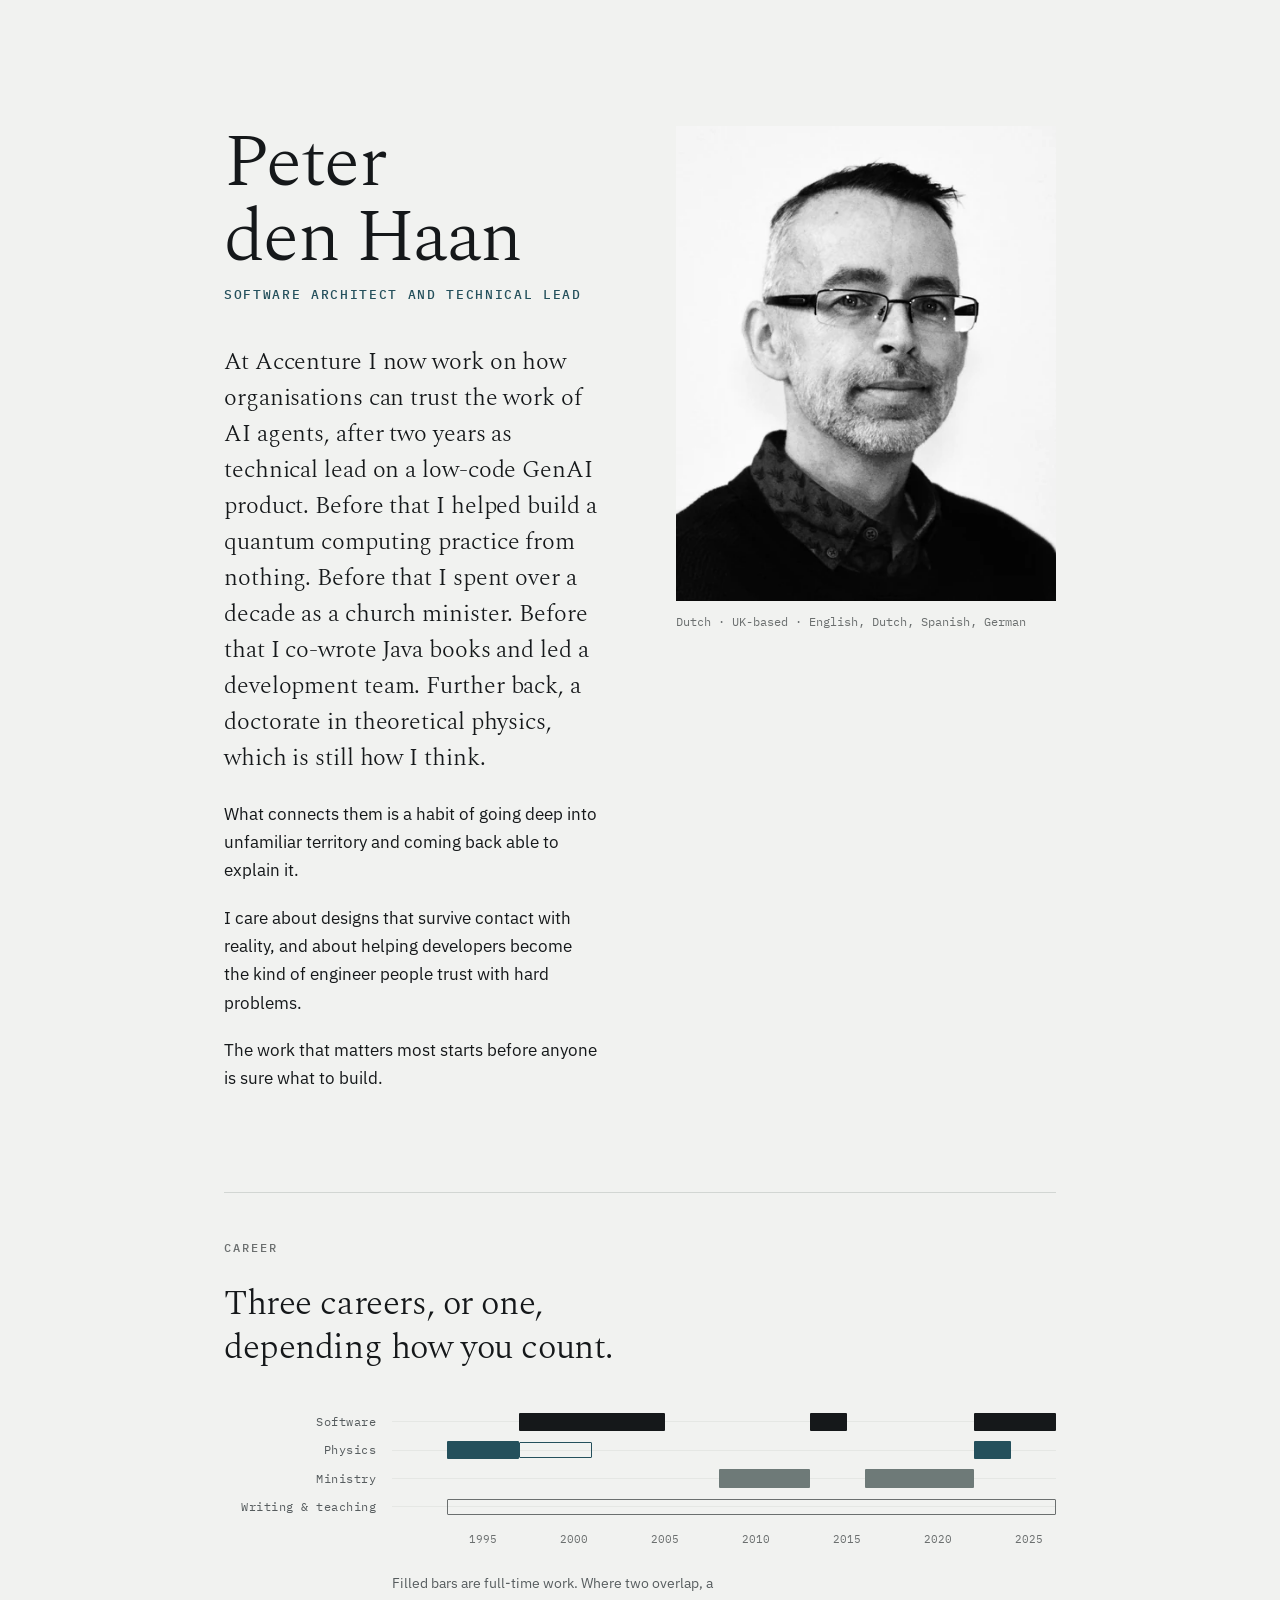
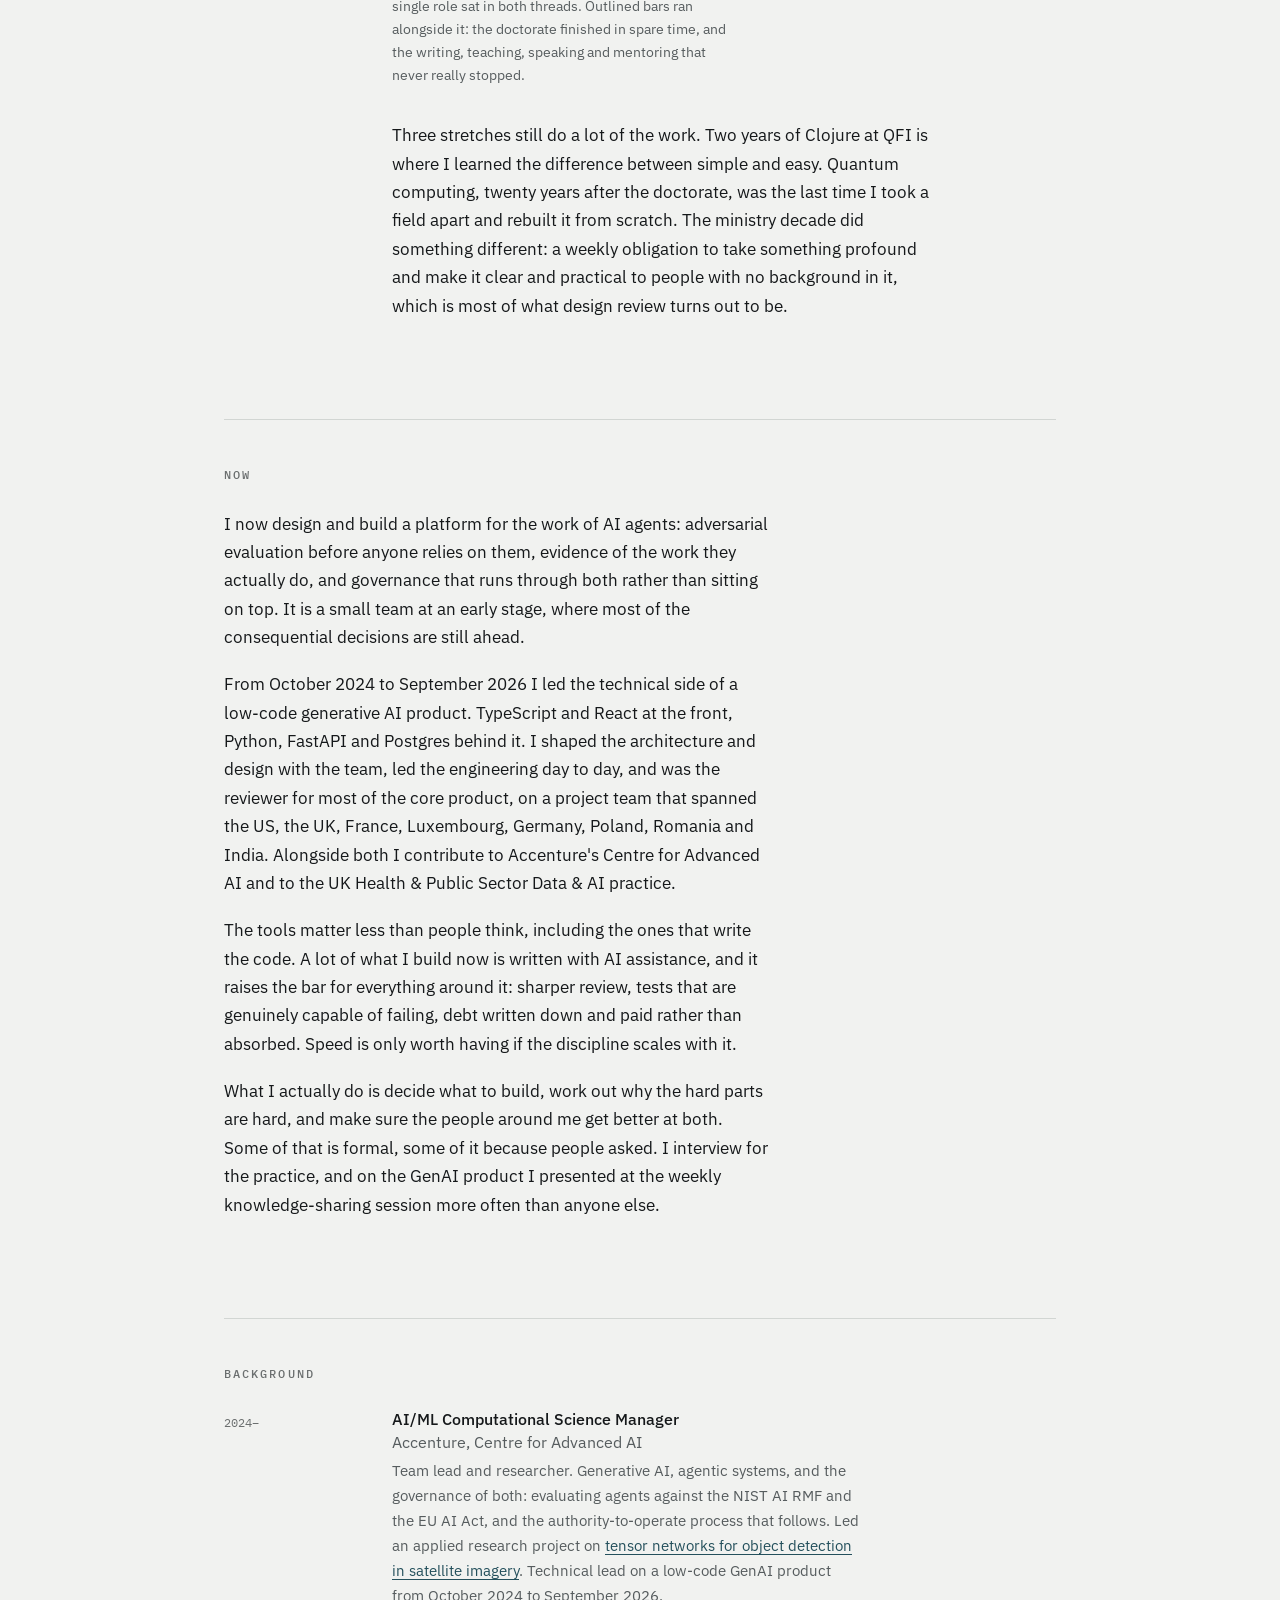
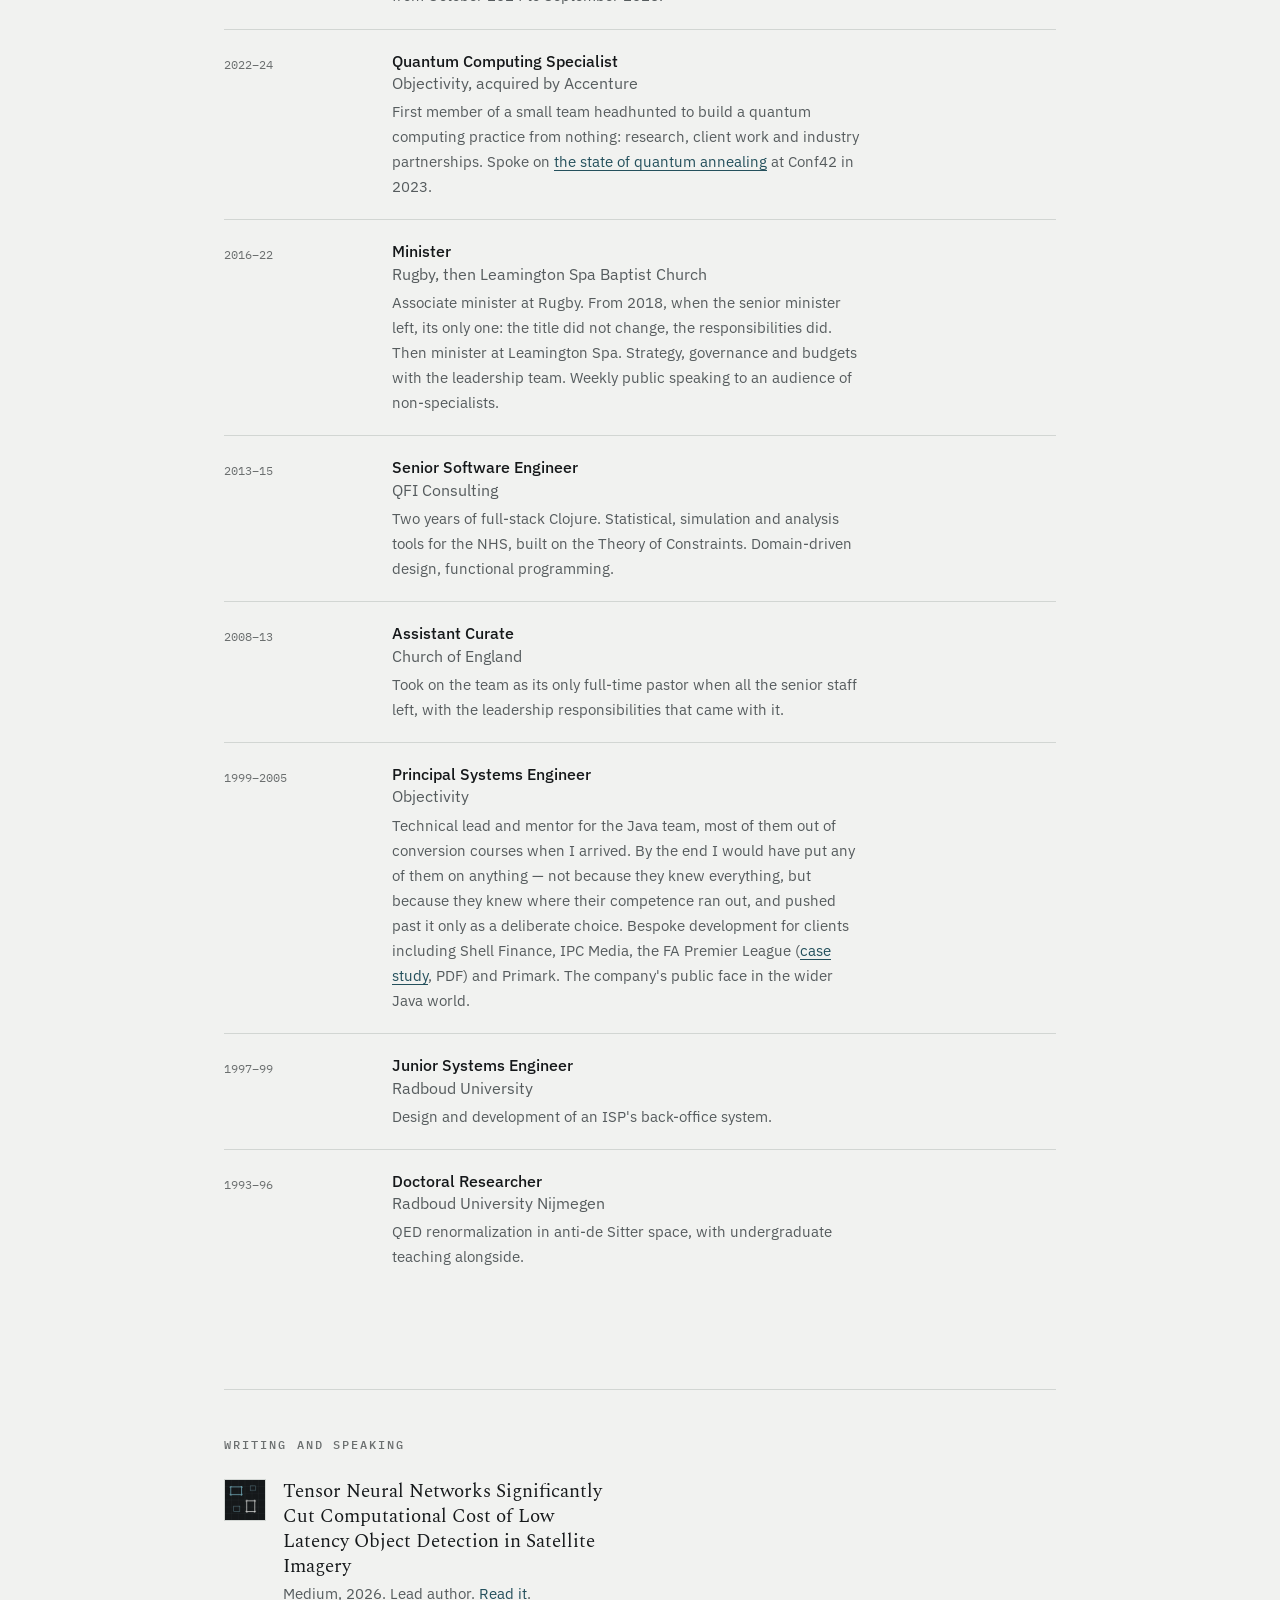
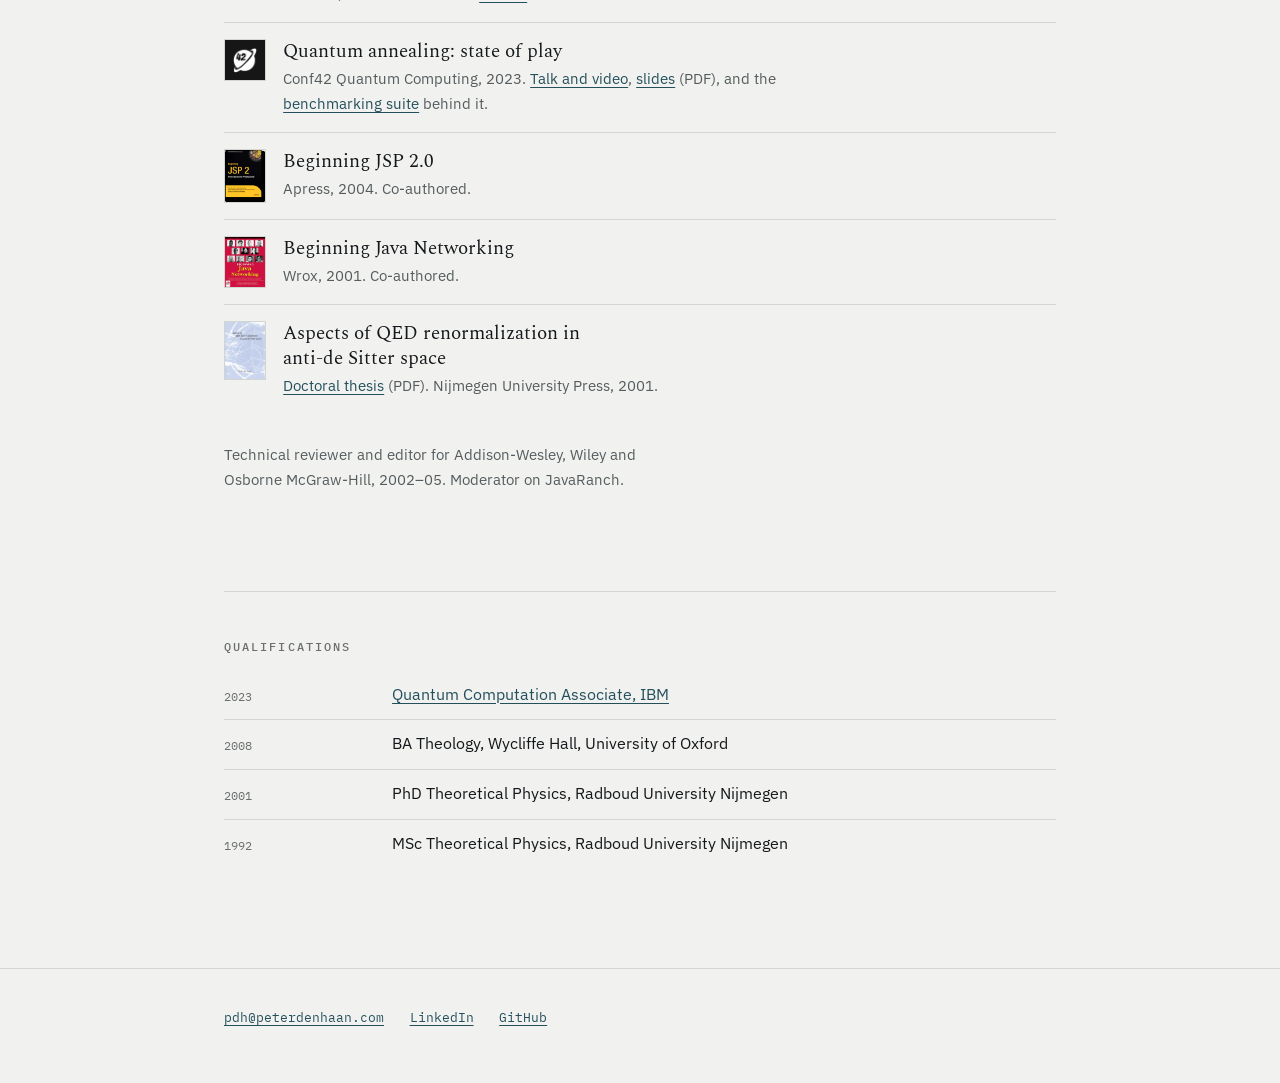
==== commit 577800b3: "Move the GenAI product into the past tense and describe the current work The roll-off on 12 Septembe" ====
--- a/index.html
+++ b/index.html
@@ -4,7 +4,7 @@
 <meta charset="utf-8">
 <meta name="viewport" content="width=device-width, initial-scale=1">
 <title>Peter den Haan — Software Architect and Technical Lead</title>
-<meta name="description" content="Software architect and technical lead. Theoretical physicist. Peter den Haan leads an engineering team on a generative AI product at Accenture.">
+<meta name="description" content="Software architect and technical lead. Theoretical physicist. Peter den Haan works on the evaluation and governance of AI agents at Accenture.">
 <link rel="canonical" href="https://peterdenhaan.com/">
 <meta property="og:type" content="profile">
 <meta property="og:title" content="Peter den Haan — Software Architect and Technical Lead">
@@ -36,7 +36,7 @@
     "Software Architect and Technical Lead",
     "AI/ML Computational Science Manager"
   ],
-  "description": "Software architect and technical lead. Theoretical physicist. Leads the technical side of a generative AI product at Accenture.",
+  "description": "Software architect and technical lead. Theoretical physicist. Works on the evaluation and governance of AI agents at Accenture.",
   "worksFor": {
     "@type": "Organization",
     "name": "Accenture"
@@ -108,9 +108,9 @@
       <p class="hero__role">Software architect and technical lead</p>
 
       <p class="lede">
-        I lead a small engineering team on a low-code GenAI product at Accenture, and
-        review the core of what the wider project ships. Before this I helped build a
-        quantum computing practice from nothing. Before that I spent over a decade as a
+        At Accenture I now work on how organisations can trust the work of AI agents,
+        after two years as technical lead on a low-code GenAI product. Before that I
+        helped build a quantum computing practice from nothing. Before that I spent over a decade as a
         church minister. Before that I co-wrote Java books and led a development team.
         Further back, a doctorate in theoretical physics, which is still how I think.
       </p>
@@ -234,12 +234,19 @@
 
     <div class="prose">
       <p>
-        Since October 2024 I have led the technical side of a low-code generative
-        AI product. TypeScript and React at the front, Python, FastAPI and Postgres
-        behind it. I shape the architecture and design with the team, lead the
-        engineering day to day, and am the reviewer for most of the core product.
-        The wider project team spans the US, the UK, France, Luxembourg, Germany,
-        Poland, Romania and India. Alongside that I contribute to Accenture's
+        I now design and build a platform for the work of AI agents: adversarial
+        evaluation before anyone relies on them, evidence of the work they actually
+        do, and governance that runs through both rather than sitting on top. It is
+        a small team at an early stage, where most of the consequential decisions
+        are still ahead.
+      </p>
+      <p>
+        From October 2024 to September 2026 I led the technical side of a low-code
+        generative AI product. TypeScript and React at the front, Python, FastAPI
+        and Postgres behind it. I shaped the architecture and design with the team,
+        led the engineering day to day, and was the reviewer for most of the core
+        product, on a project team that spanned the US, the UK, France, Luxembourg,
+        Germany, Poland, Romania and India. Alongside both I contribute to Accenture's
         Centre for Advanced AI and to the UK Health &amp; Public Sector Data &amp; AI
         practice.
       </p>
@@ -254,8 +261,8 @@
         What I actually do is decide what to build, work out why the hard parts
         are hard, and make sure the people around me get better at both. Some of
         that is formal, some of it because people asked. I interview for the
-        practice, and present at our weekly knowledge-sharing session more often
-        than anyone else.
+        practice, and on the GenAI product I presented at the weekly
+        knowledge-sharing session more often than anyone else.
       </p>
     </div>
   </section>
@@ -273,8 +280,8 @@
              governance of both: evaluating agents against the NIST AI RMF and the
              EU AI Act, and the authority-to-operate process that follows. Led an
              applied research project on <a href="https://medium.com/@drpdh/tensor-neural-networks-significantly-cut-computational-cost-of-low-latency-object-detection-in-16012056ef17?sk=f9bc25b9e7c740aaa3254e25a25f2314">tensor networks for object
-             detection in satellite imagery</a>. Technical lead on the current product
-             since October 2024.</p>
+             detection in satellite imagery</a>. Technical lead on a low-code GenAI product
+             from October 2024 to September 2026.</p>
         </div>
       </li>
       <li>
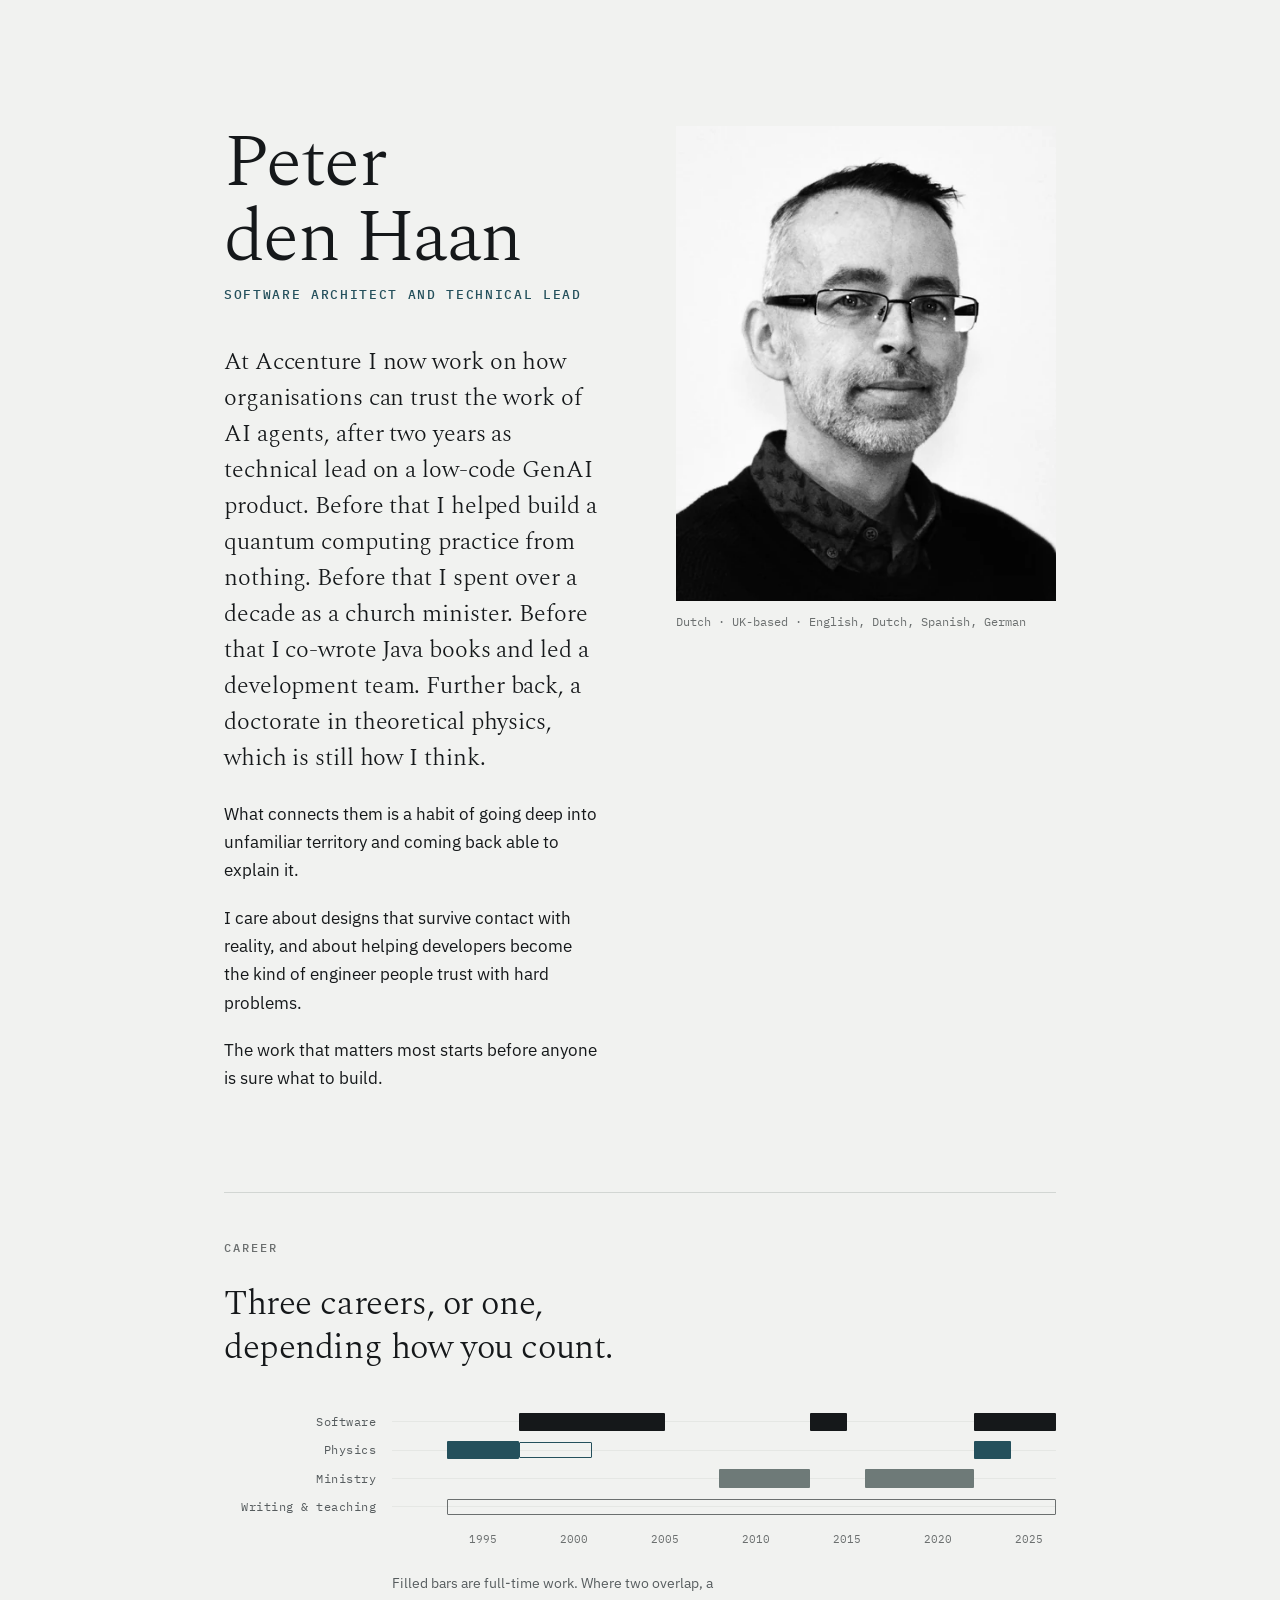
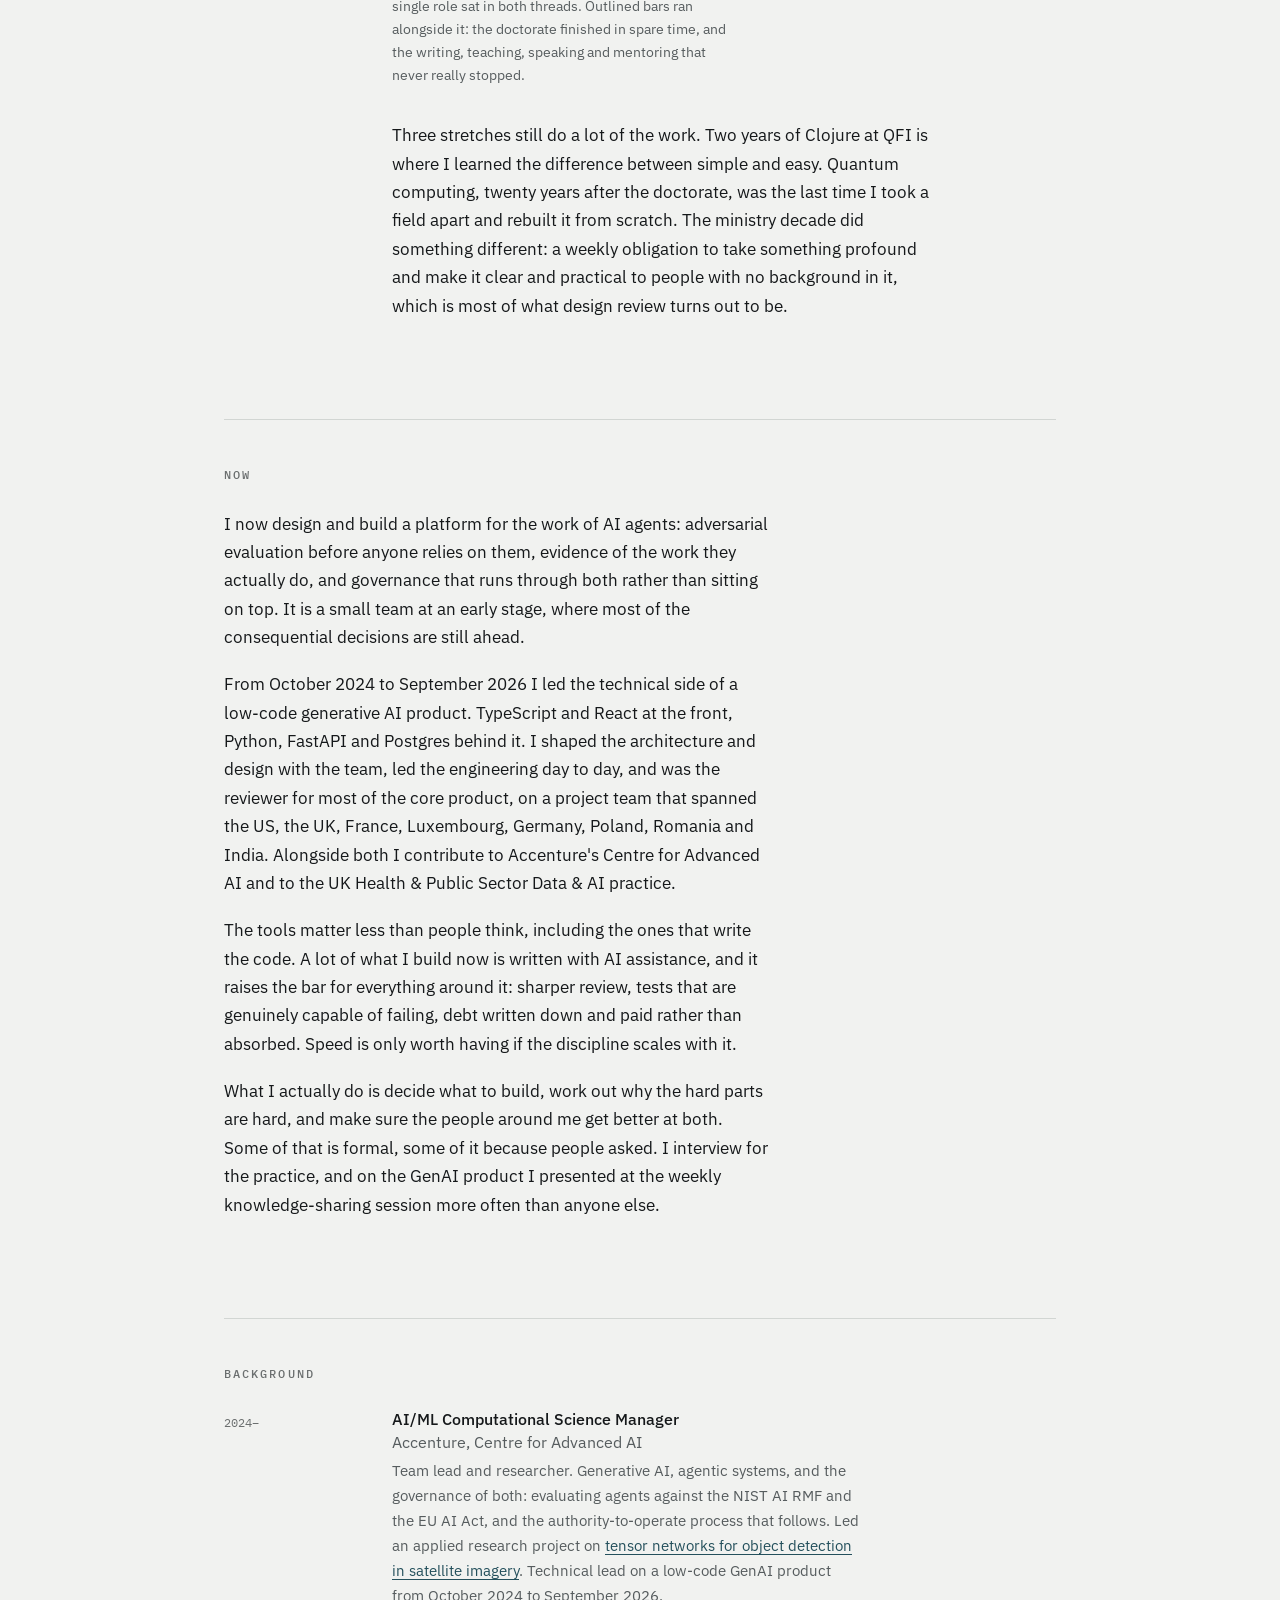
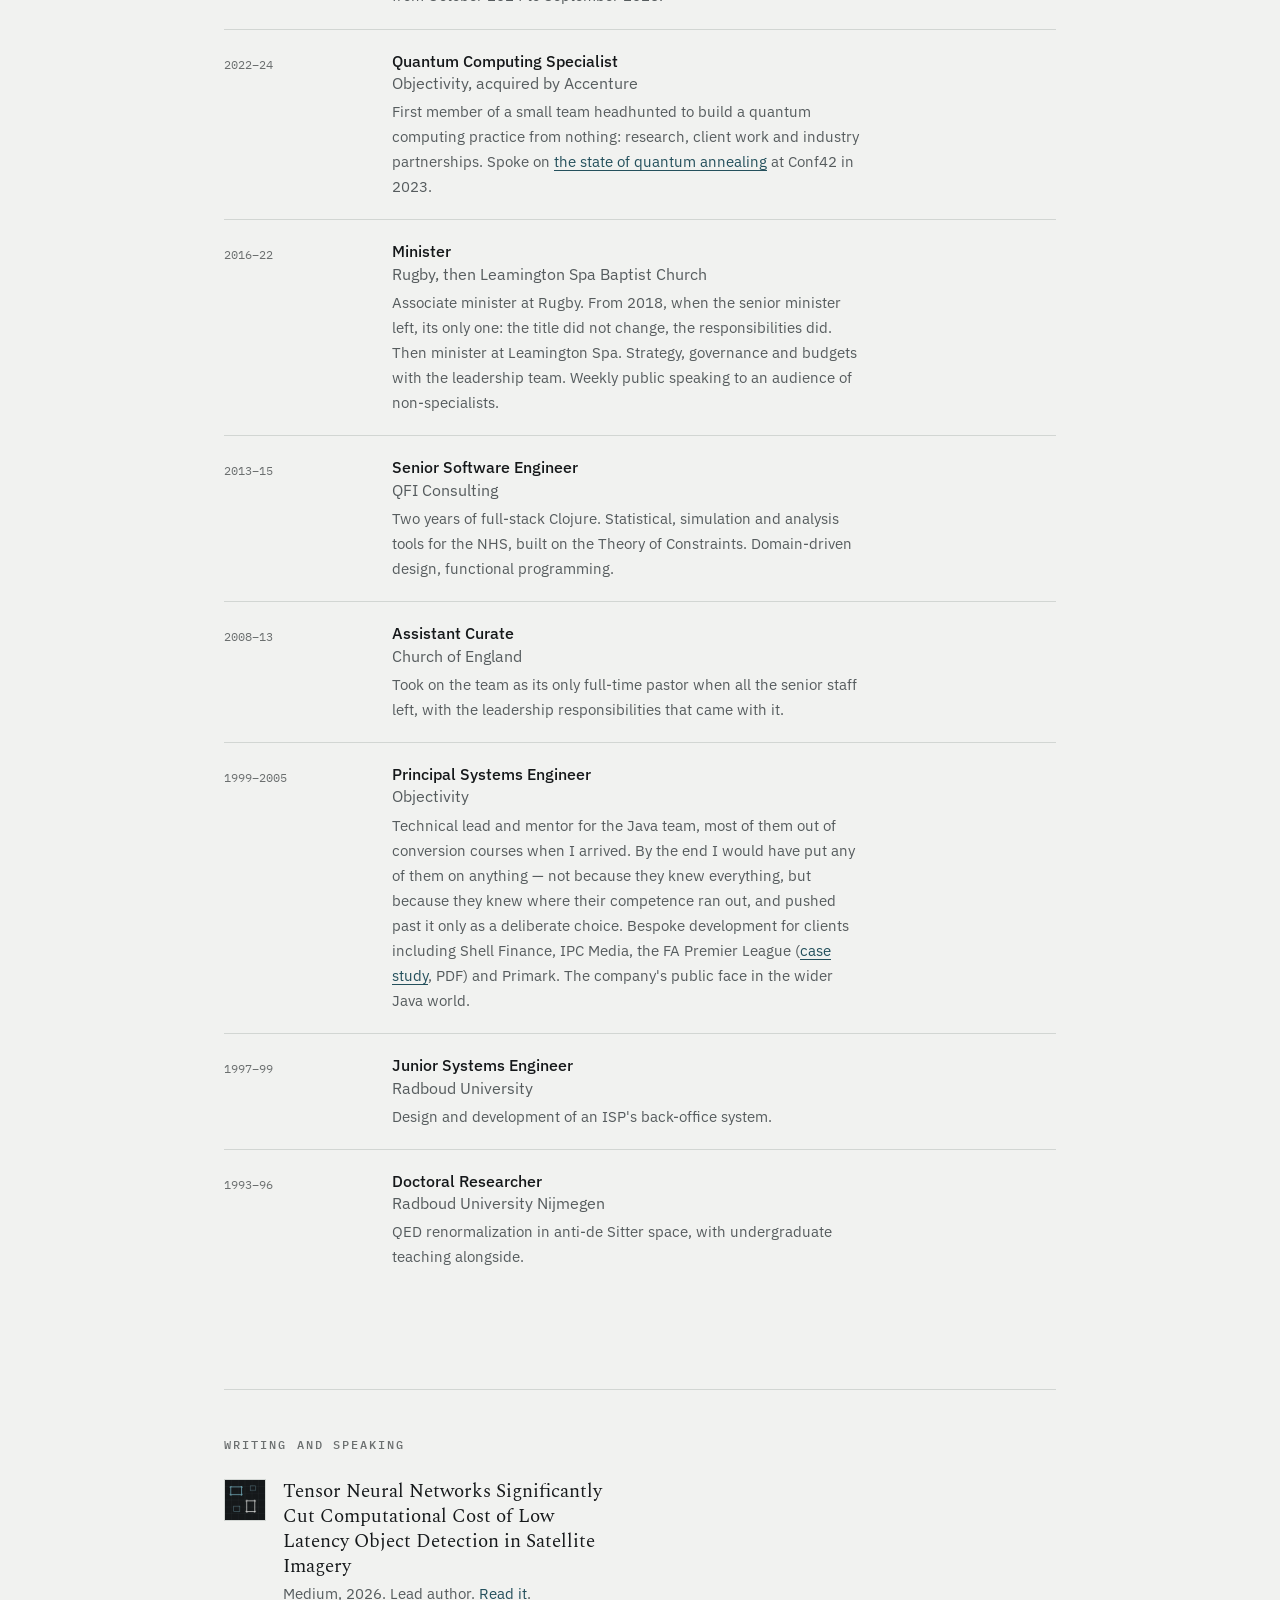
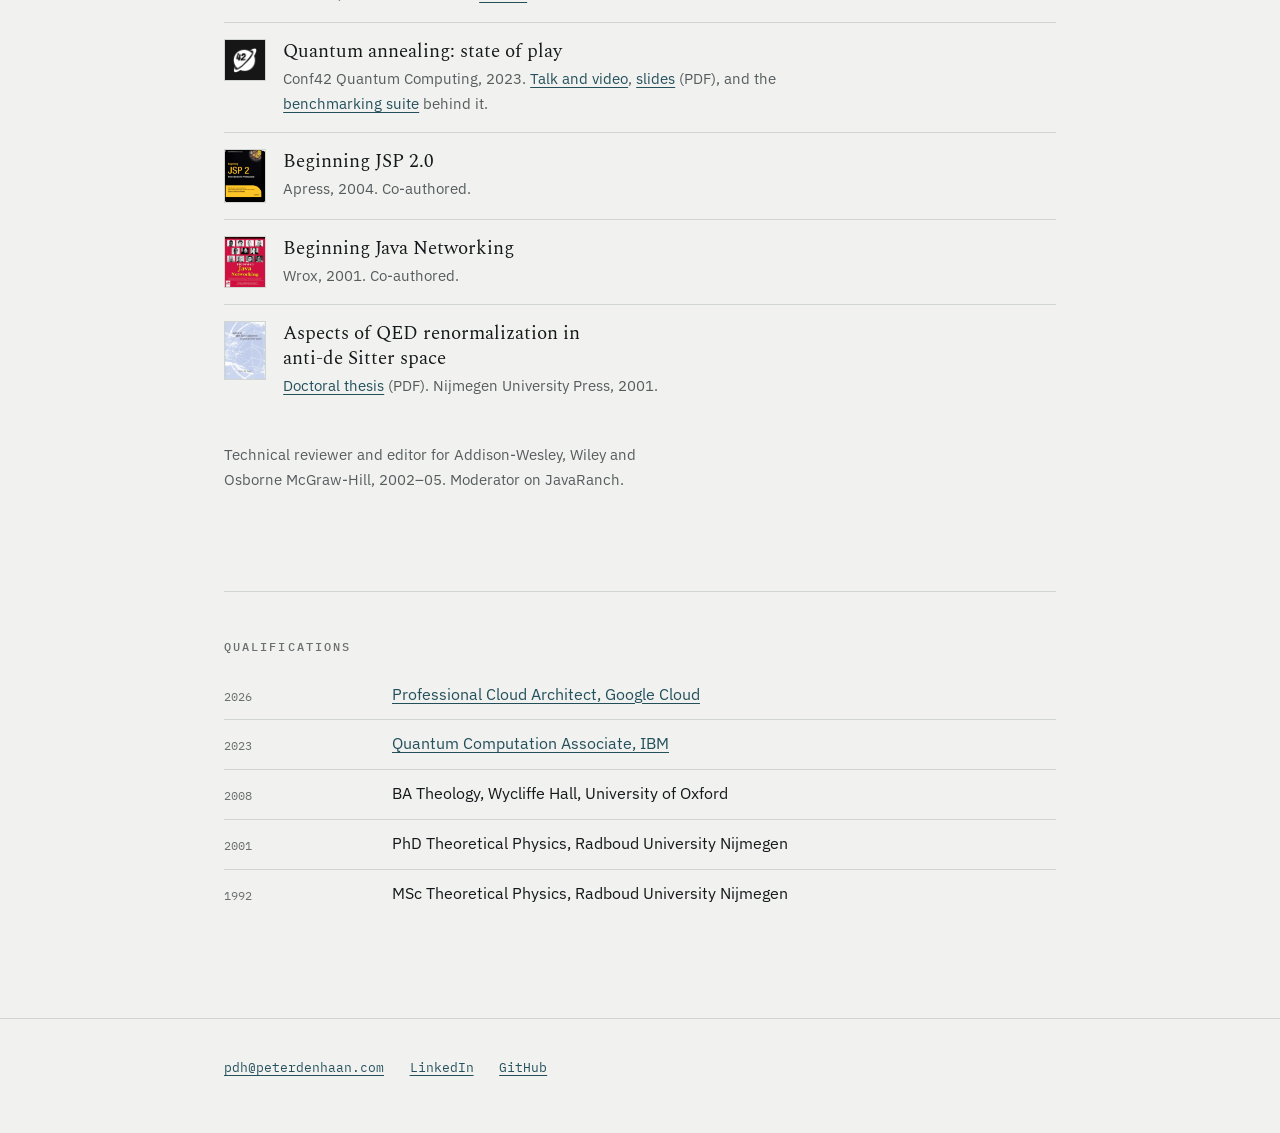
==== commit dc107f87: "List the Google Cloud Professional Cloud Architect certification Co-Authored-By: Claude Opus 5.5 <no" ====
--- a/index.html
+++ b/index.html
@@ -413,6 +413,7 @@
     <h2 class="eyebrow">Qualifications</h2>
 
     <ul class="quals">
+      <li><span class="cv__when">2026</span> <a href="https://www.credly.com/badges/5798d70d-79f4-4bd2-bd7f-15496b114d72/public_url">Professional Cloud Architect, Google Cloud</a></li>
       <li><span class="cv__when">2023</span> <a href="https://www.credly.com/badges/9d369834-0922-49ed-9ece-52403b4ef0f2/public_url">Quantum Computation Associate, IBM</a></li>
       <li><span class="cv__when">2008</span> BA Theology, Wycliffe Hall, University of Oxford</li>
       <li><span class="cv__when">2001</span> PhD Theoretical Physics, Radboud University Nijmegen</li>
@@ -462,15 +463,5 @@
 })();
 </script>
 
-<!-- GoatCounter: cookieless, aggregate only, no consent banner needed. Added
-     2026-08-31 to answer one question - whether LinkedIn actually sends anyone
-     here, since the whole LinkedIn-as-conduit model rests on it and is untested.
-     REVIEW 2026-10-31: either that question has an answer, or delete this - and
-     if it goes, delete the stats.peterdenhaan.com CNAME with it, or it dangles at
-     a third-party host (subdomain-takeover route). It is the page's only
-     third-party request; do not let it grow into a dashboard. -->
-<script data-goatcounter="https://stats.peterdenhaan.com/count"
-        async src="https://gc.zgo.at/count.js"></script>
-
 </body>
 </html>
